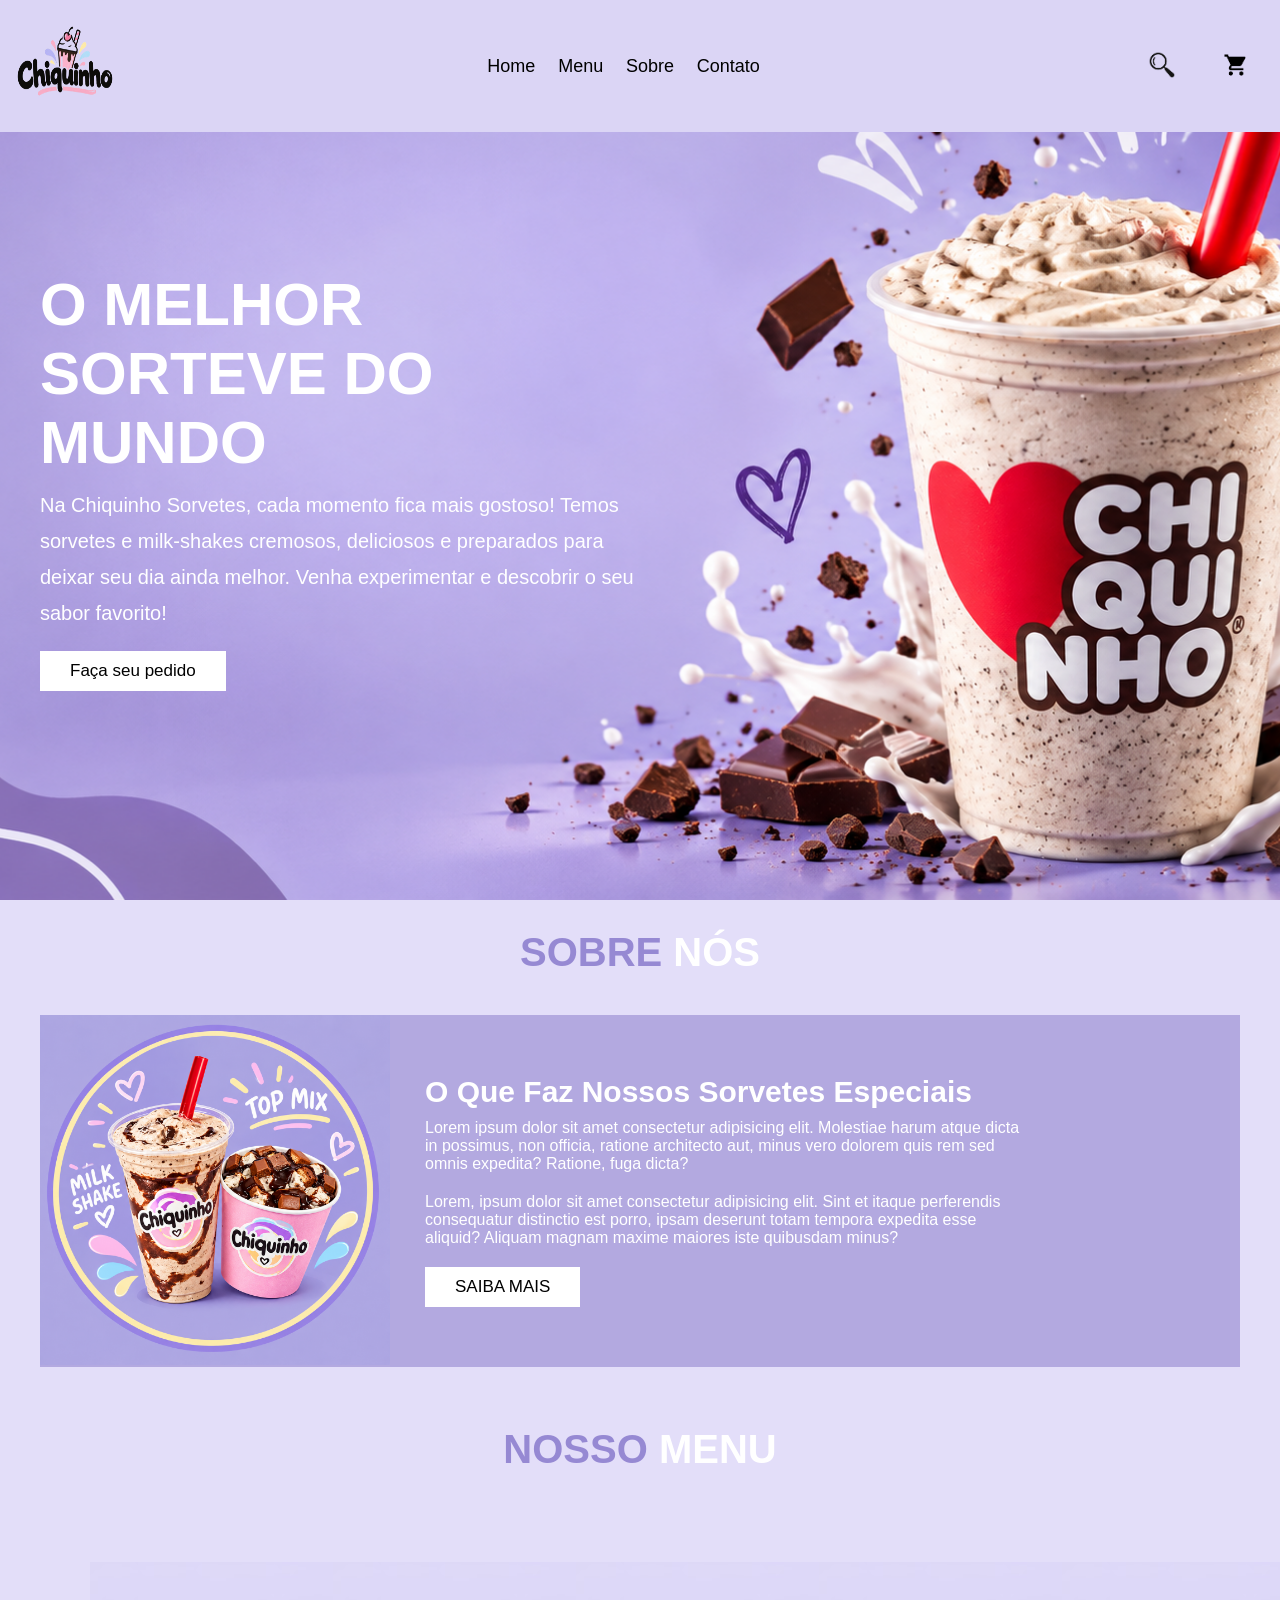
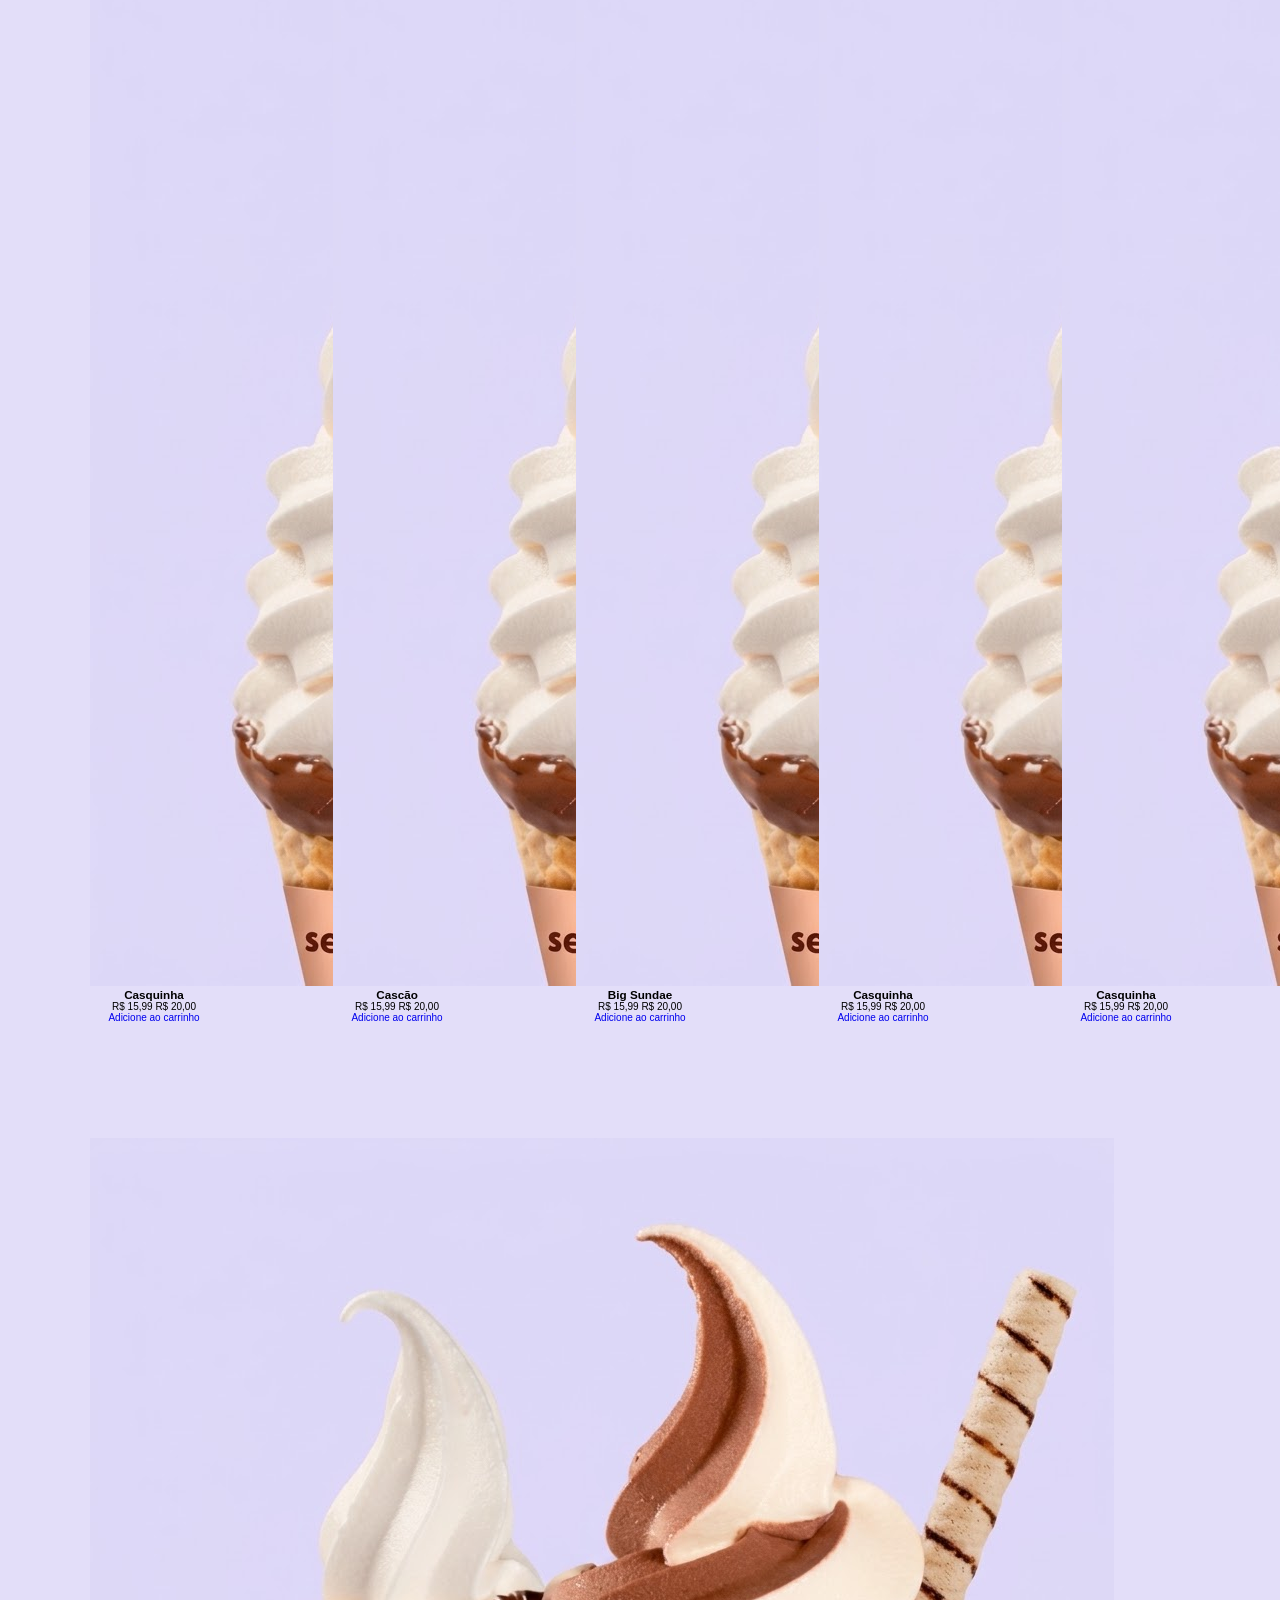
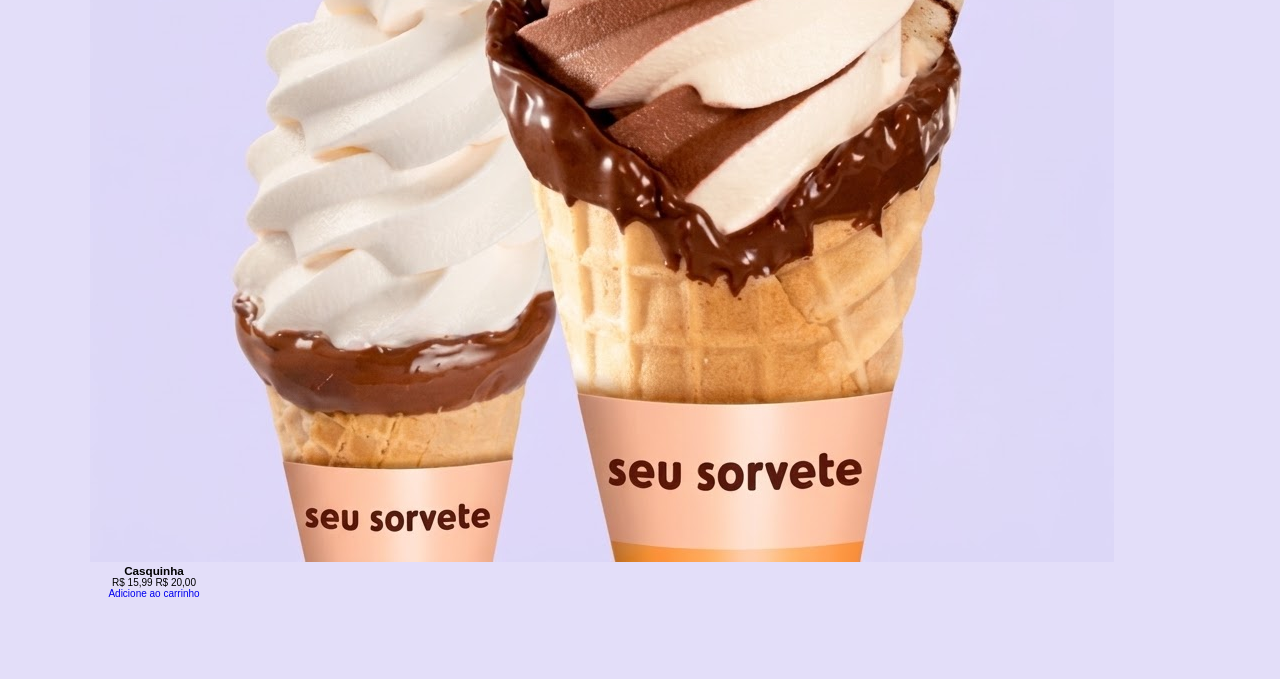
==== chiquinho/index.html @ 931ef24a "Add files via upload" ====
<!DOCTYPE html>
<html lang="pt-BR">

<head>
    <meta charset="UTF-8">
    <meta name="viewport" content="width=device-width, initial-scale=1.0">
    <link rel="preconnect" href="https://fonts.googleapis.com">
    <link rel="preconnect" href="https://fonts.gstatic.com" crossorigin>
     <link href="https://fonts.googleapis.com/css2?family=Bebas+Neue&family=Roboto:ital,wght@0,100..900;1,100..900&display=swap">
    <title>Chiquinho Sorvetes</title>
    <link rel="stylesheet" href="style.css">
</head>

<body>
    <header class="header">
        <section>
            <a href="#" class="logo">
                <img width="110" height="110" src="logo.png" alt="logo">
            </a>
            <nav class="navbar">
                <a href="#home">Home</a>
                <a href="#menu">Menu</a>
                <a href="#about">Sobre</a>
                <a href="#contact">Contato</a>
            </nav>
            <div class="icons">
                <img width="50" height="50" src="lupa.png" alt="lupa.png">
                <img width="50" height="50" src="carrinho.png" alt="carrinho.png">
            </div>
        </section>
    </header>

    <div class="home-container">
        <section id="#home">
            <div class="content">
                <h3>O MELHOR SORTEVE DO MUNDO</h3>
                <P>Na Chiquinho Sorvetes, cada momento fica mais gostoso! Temos sorvetes e milk-shakes cremosos, deliciosos 
                e preparados para deixar seu dia ainda melhor. Venha experimentar e descobrir o seu sabor favorito!</P>
                <a href="#" class="btn">Faça seu pedido </a>
            </div>
        </section>

    </div>

    <section class="about" id="about">
        <h2 class="title">SOBRE <span>NÓS</span></h2>
        <div class="row">
            <div class="container-image">
                <img width="350" height="350" src="sobre2.png" alt="sobre-nos">
            </div>
            <div class="content">
                <h3>O Que Faz Nossos Sorvetes Especiais</h3>
                <p>Lorem ipsum dolor sit amet consectetur adipisicing elit. Molestiae harum atque dicta in possimus, non officia, ratione architecto aut, minus vero dolorem quis rem sed omnis expedita? Ratione, fuga dicta?</p>
                <p>Lorem, ipsum dolor sit amet consectetur adipisicing elit. Sint et itaque perferendis consequatur distinctio est porro, ipsam deserunt totam tempora expedita esse aliquid? Aliquam magnam maxime maiores iste quibusdam minus?</p>
                <a href="#" class="btn">SAIBA MAIS</a>
            </div>

     </div>
    </section>

    <section class="menu" id="menu">
        <h2 class="title">Nosso <span>Menu</span></h2>

        <div class="box-container">
            <div class="box">
                <img src="CAS.jpg" alt="item-1">
                <h3>Casquinha</h3>
                <div class="price">R$ 15,99 <span>R$ 20,00</span></div>
                <a href="#" class="bnt">Adicione ao carrinho</a>
            </div>   
             <div class="box">
                <img src="CAS.jpg" alt="item-1">
                <h3>Cascão</h3>
                <div class="price">R$ 15,99 <span>R$ 20,00</span></div>
                <a href="#" class="bnt">Adicione ao carrinho</a>
            </div>   
             <div class="box">
                <img src="CAS.jpg" alt="item-1">
                <h3>Big Sundae</h3>
                <div class="price">R$ 15,99 <span>R$ 20,00</span></div>
                <a href="#" class="bnt">Adicione ao carrinho</a>
            </div>   
             <div class="box">
                <img src="CAS.jpg" alt="item-1">
                <h3>Casquinha</h3>
                <div class="price">R$ 15,99 <span>R$ 20,00</span></div>
                <a href="#" class="bnt">Adicione ao carrinho</a>
            </div>   
             <div class="box">
                <img src="CAS.jpg" alt="item-1">
                <h3>Casquinha</h3>
                <div class="price">R$ 15,99 <span>R$ 20,00</span></div>
                <a href="#" class="bnt">Adicione ao carrinho</a>
            </div>   
             <div class="box">
                <img src="CAS.jpg" alt="item-1">
                <h3>Casquinha</h3>
                <div class="price">R$ 15,99 <span>R$ 20,00</span></div>
                <a href="#" class="bnt">Adicione ao carrinho</a>
            </div>   
        </div>
    </section>
</body>
</html>
---- chiquinho/style.css ----
:root {
    --main-color: #ffffff;
    --black: #13131a;
    --bg: #e3def9;
    --border: 0.1rem solid rgba (255,255,255,0.3);
     font-size: 10px;
}

*{
    margin: 0;
    padding: 0;
    outline: none;
    border: none;
    text-decoration: none;
    text-transform: none;
    transition: 0.2s linear;
    font-family: "Roboto", sans-serif;

}
 
body {
    background-color: var(--bg);
}

section {
    padding: 3rem 2rem;
    margin: 0 auto;
    max-width: 1200px;
}

header {
    position: fixed;
    top: 0;
    left: 0;
    right: 0;
    z-index: 99;
    border-bottom: #b3a9e0;
    background-color: var(--bg);
}

*{
header section {
    background-color: #dbd5f5;
    background-position: center;
    display: flex;
    align-items: center;
    justify-content: space-between;
    padding-top: 1.5rem;
    padding-bottom: 1.5rem;
}

header section {
    padding: 10px;
    margin: 0 0rem;
    max-width: 5200px;
    border-top: -1000000000px;
}
}

nav a {
    margin: 0 1rem;
    font-size: 1.8rem;
    color: black;
}

nav a:hover {
    color: var(--main-color);
    border-bottom: 1rem solid var(--main-color);
    padding: 0.5rem;
    font-size: 2rem;
}

.icons img {
    margin: 1rem;
    cursor: pointer;
}

.icons img:hover {
    width: 40px;
    height: 40px;
}

.btn {
    background: white;
    color: #000000;
    padding: 1rem 3rem;
    font-size: 1.7rem;
    cursor: pointer;
    margin-top: 1rem;
    display: inline-block;
}

.btn:hover {
    letter-spacing: 0.1rem;
}

.home-container {
    background: url(ChatGPT\ Image\ 30\ de\ set.\ de\ 2026\,\ 09_26_35.png);
    height: 100vh;
    background-position: center;
    background-size: cover;
}

.home-container section {
    display: flex;
    align-items: center;
    min-height: 100vh;
}
.content {
    max-width: 60rem;
}


.content h3 {
    color: #ffffff;
    font-size: 6rem;
}

.content p {
    color: #ffffff;
    font-size: 2rem;
    font-weight: 100;
    line-height: 1.8;
    padding: 1rem 0;
}

.title {
    font-size: 4rem;
    color: #9689d3;
    text-align: center;
    text-transform: uppercase;
    margin-bottom: 4rem;
}
.title span {
    color: #ffffff;
    text-transform: uppercase;
}

.about .row {
    display: flex;
    align-items: center;
    background-color: #B3A9E0;
    gap: 1.5rem;
}

.about .row .content {
    padding: 2rem;
}

.about .row .content h3 {
    font-size: 3rem;
    color: #ffffff;
}

.about .row .content p {
    font-size: 1.6rem;
    color: #ffffff;
    padding: 1rem 0;
    line-height: 1.8rem;
}

.menu .box-container {
    display: grid;
    grid-template-columns: repeat(auto-fit, minmax(22rem, 1fr));
    gap: 1.5rem;
    width: 100%;
}

.menu .box-container .box {
    text-align: center;
    border: var(--border);
    padding: 5rem;
}
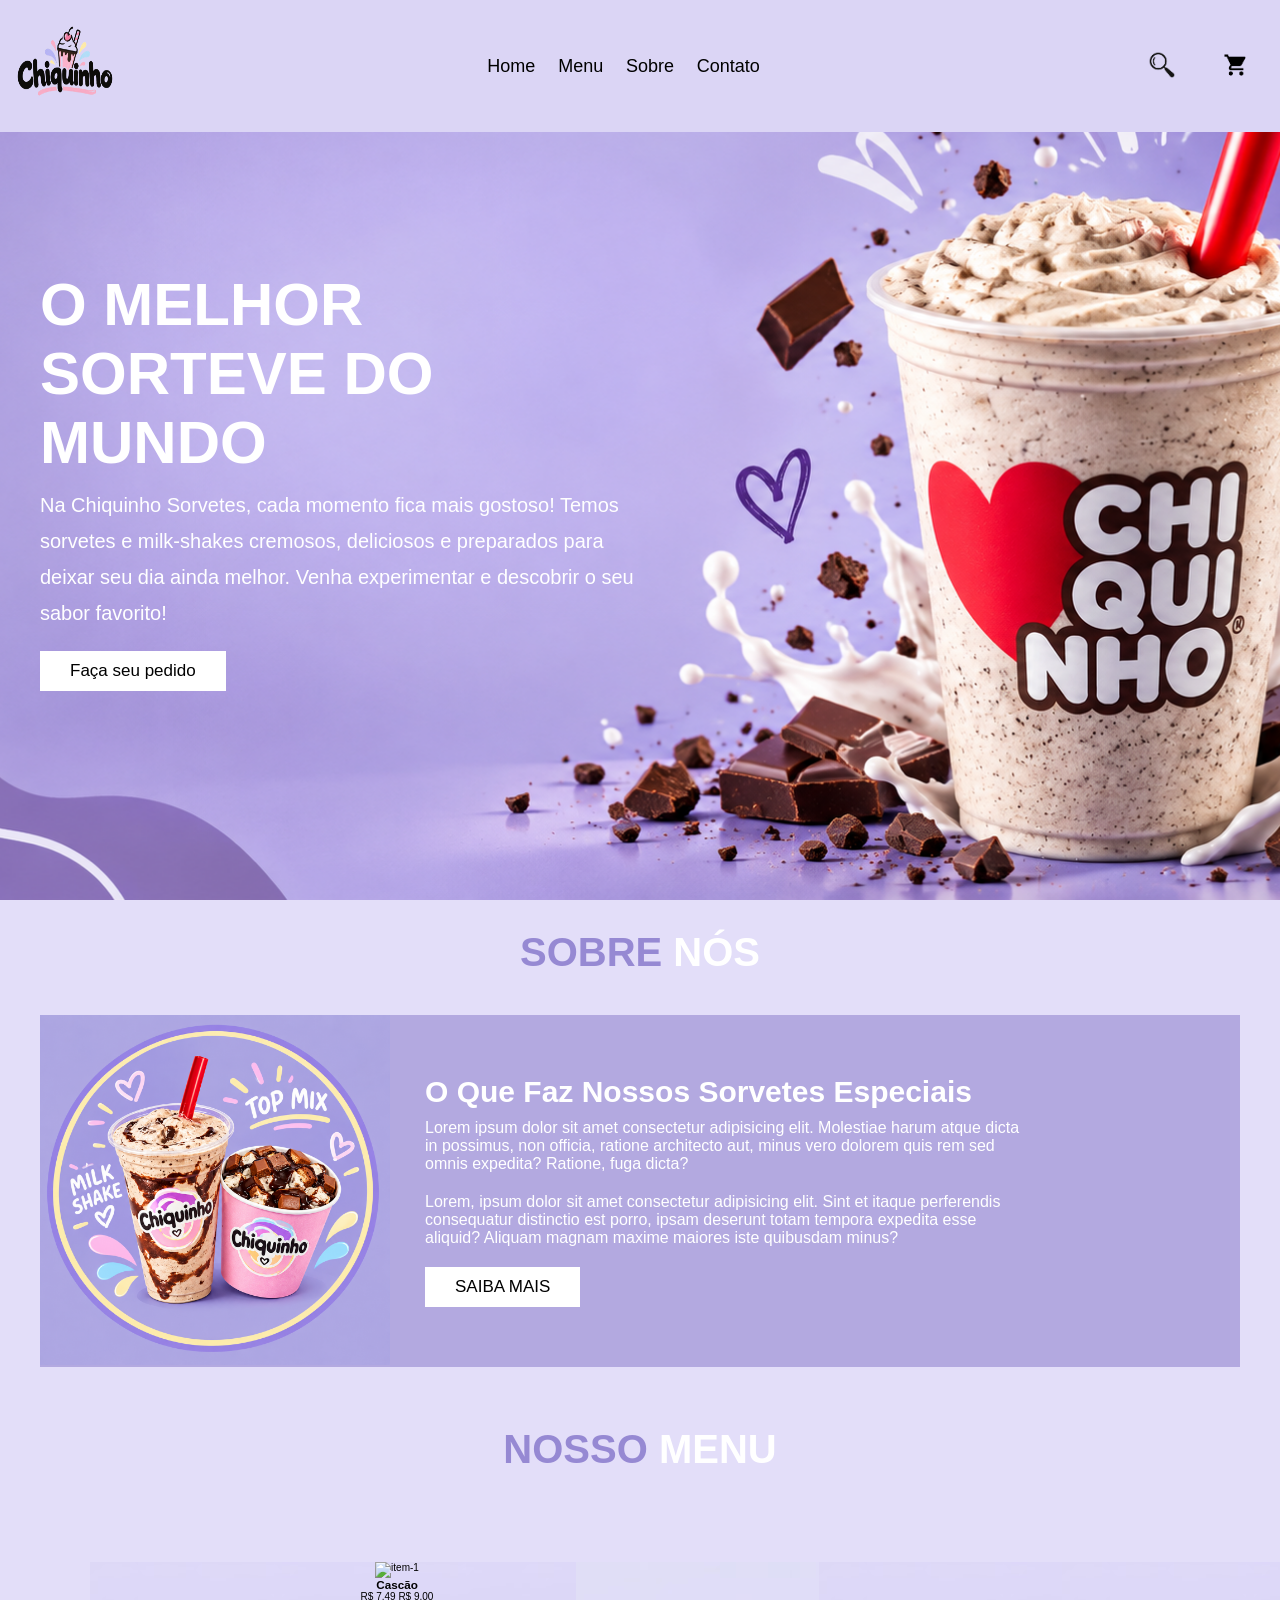
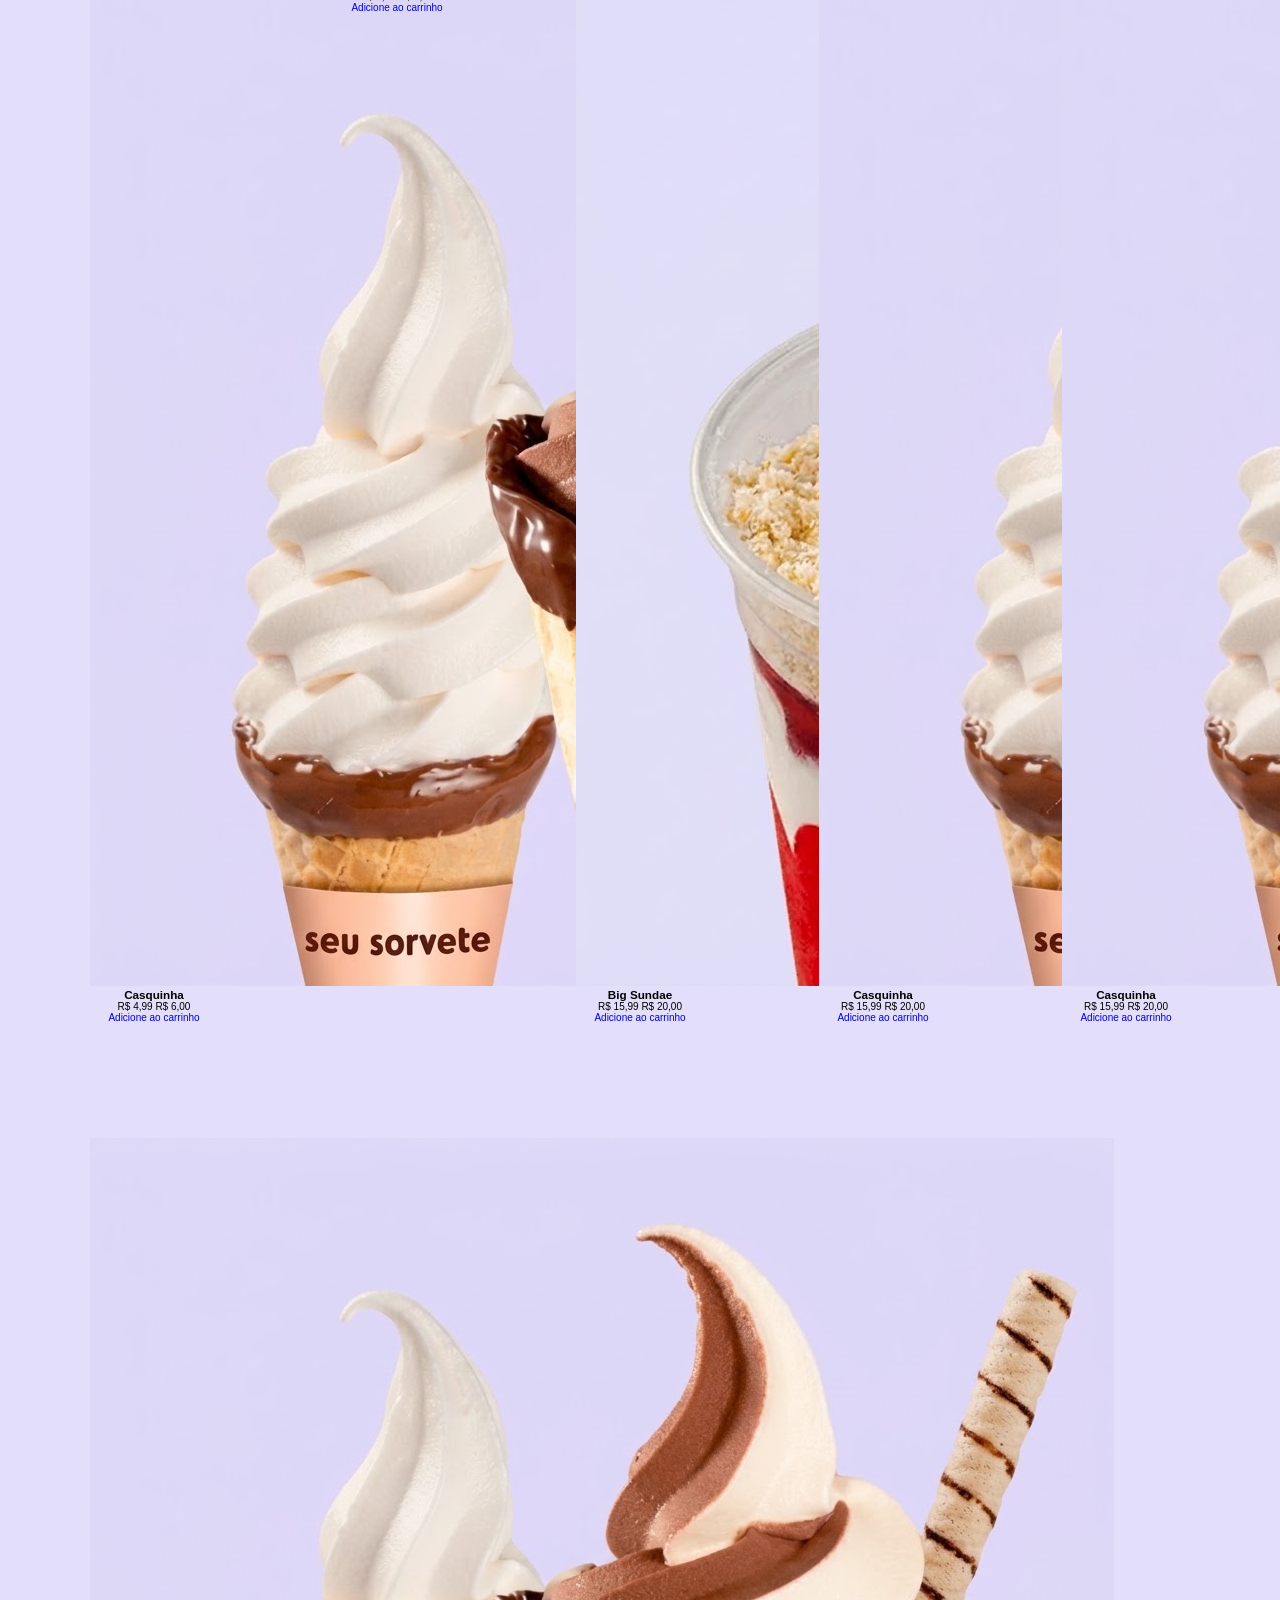
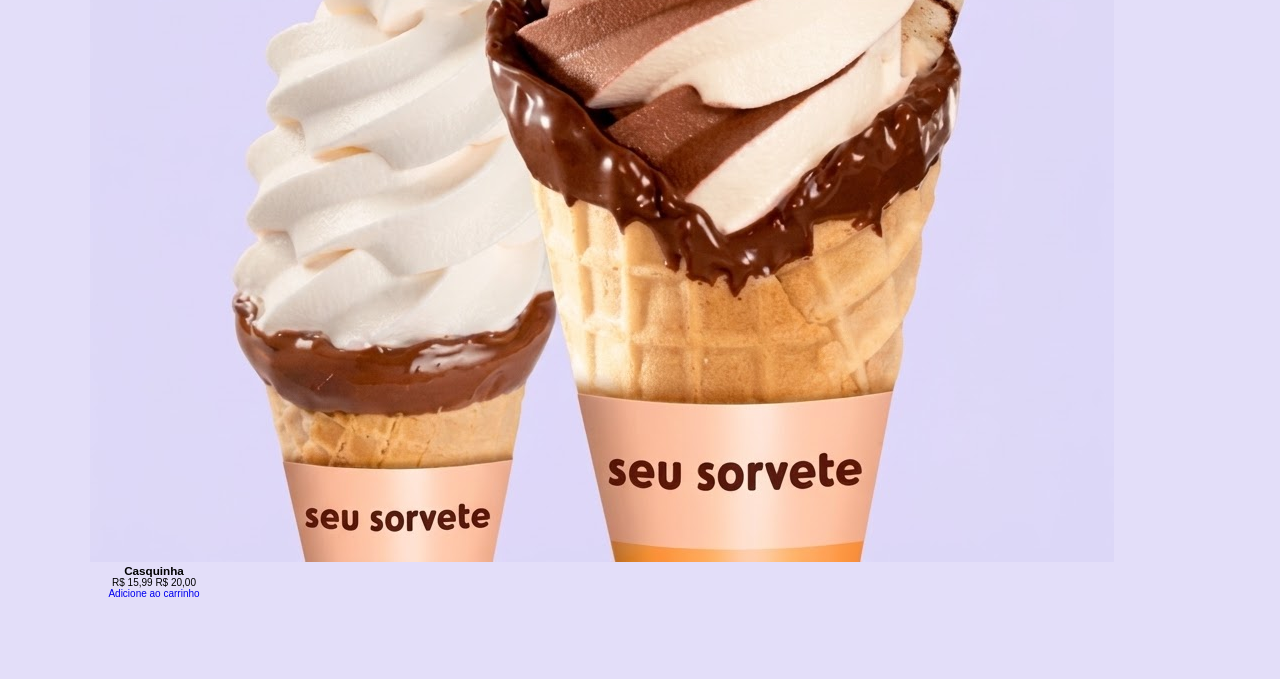
==== commit e9454ea9: "Atualiza index do site" ====
--- a/chiquinho/index.html
+++ b/chiquinho/index.html
@@ -65,17 +65,17 @@
             <div class="box">
                 <img src="CAS.jpg" alt="item-1">
                 <h3>Casquinha</h3>
-                <div class="price">R$ 15,99 <span>R$ 20,00</span></div>
+                <div class="price">R$ 4,99 <span>R$ 6,00</span></div>
                 <a href="#" class="bnt">Adicione ao carrinho</a>
             </div>   
              <div class="box">
-                <img src="CAS.jpg" alt="item-1">
+                <img src="" alt="item-1">
                 <h3>Cascão</h3>
-                <div class="price">R$ 15,99 <span>R$ 20,00</span></div>
+                <div class="price">R$ 7,49 <span>R$ 9,00</span></div>
                 <a href="#" class="bnt">Adicione ao carrinho</a>
             </div>   
              <div class="box">
-                <img src="CAS.jpg" alt="item-1">
+                <img src="BIGSUNDAE.jpg" alt="item-1">
                 <h3>Big Sundae</h3>
                 <div class="price">R$ 15,99 <span>R$ 20,00</span></div>
                 <a href="#" class="bnt">Adicione ao carrinho</a>
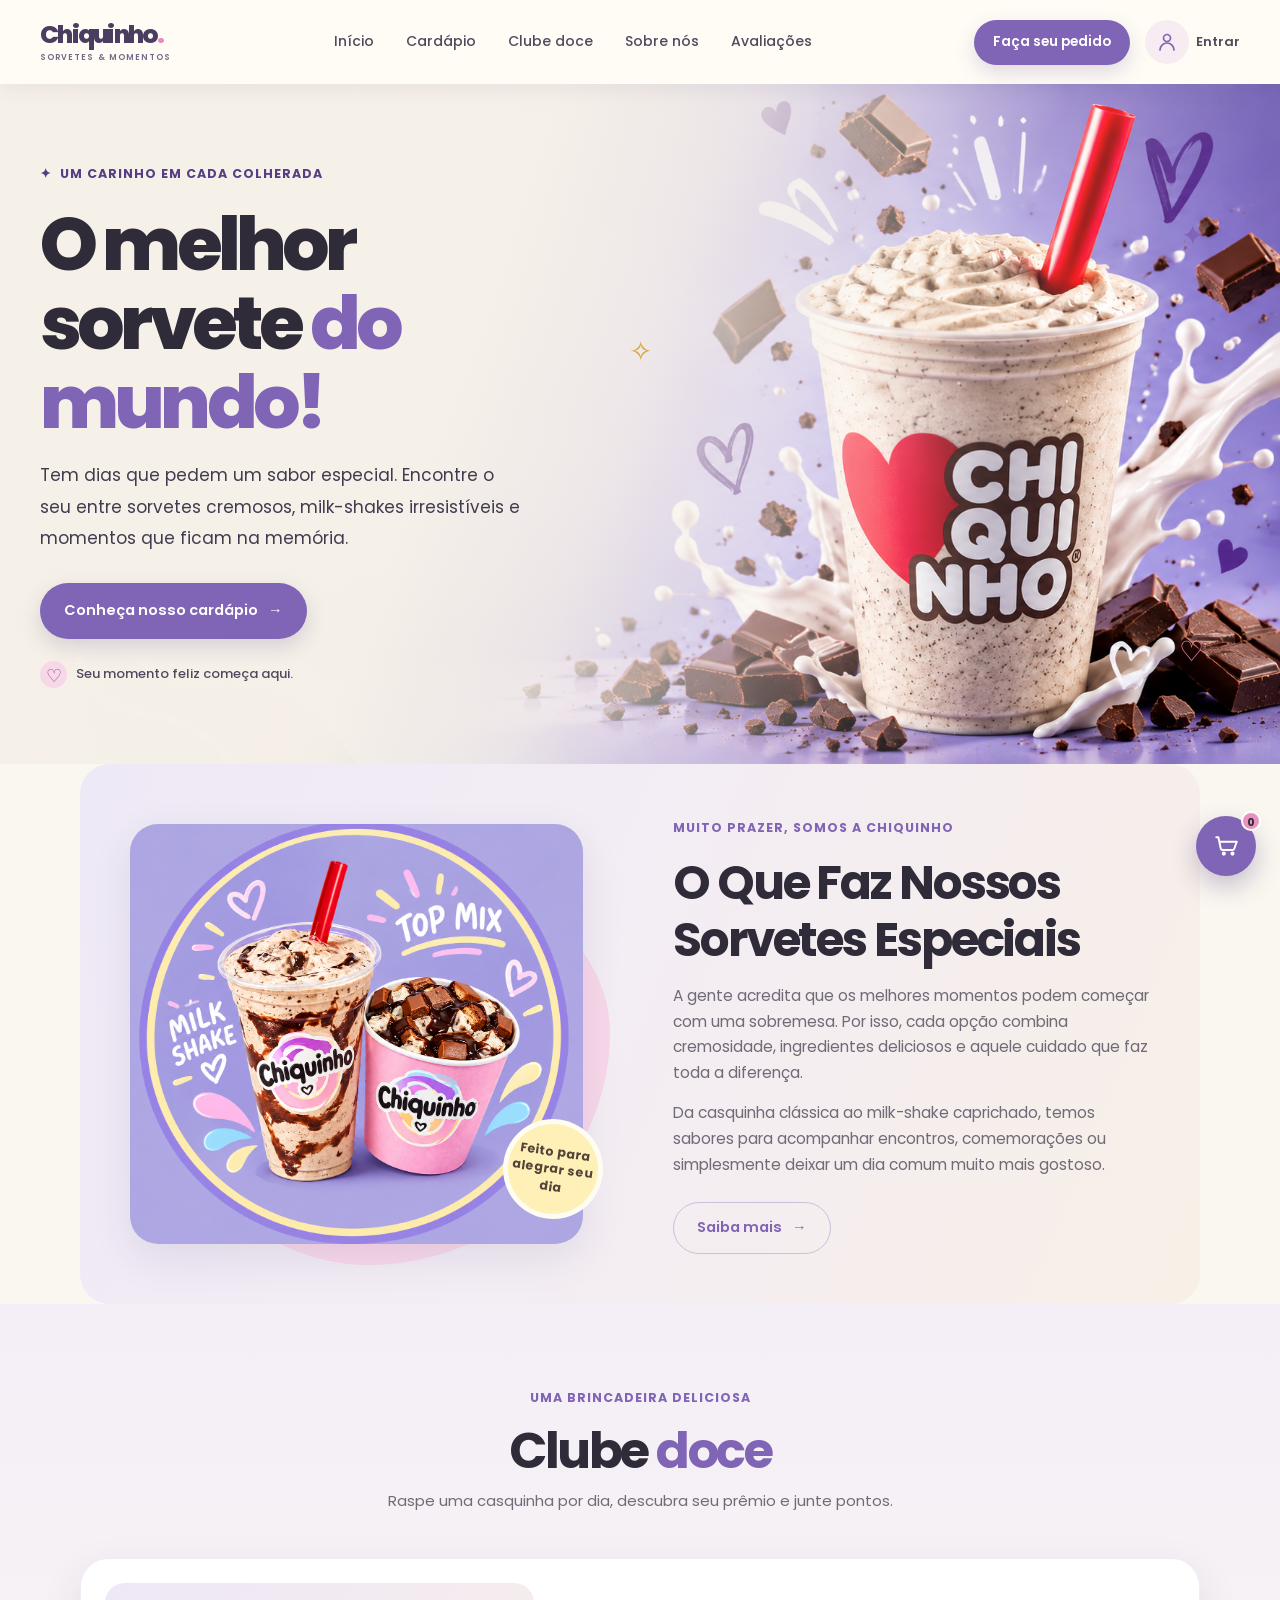
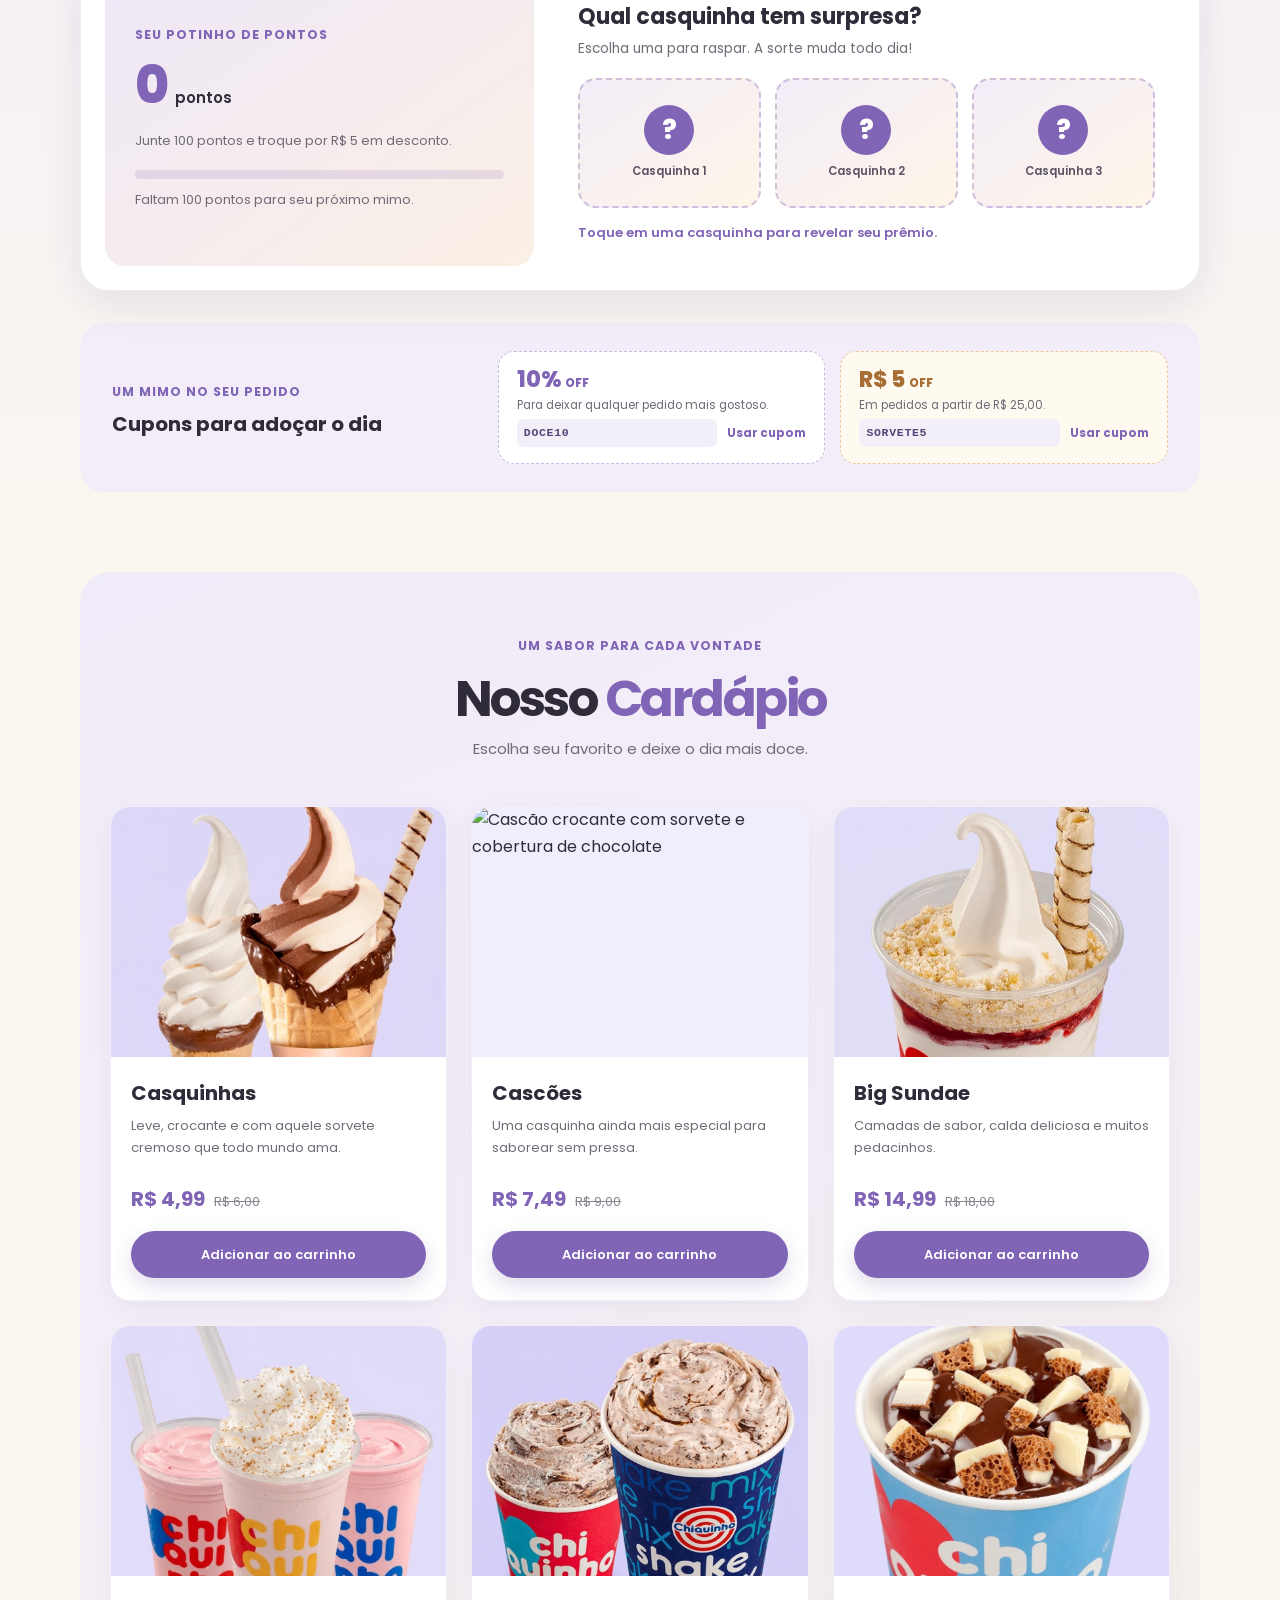
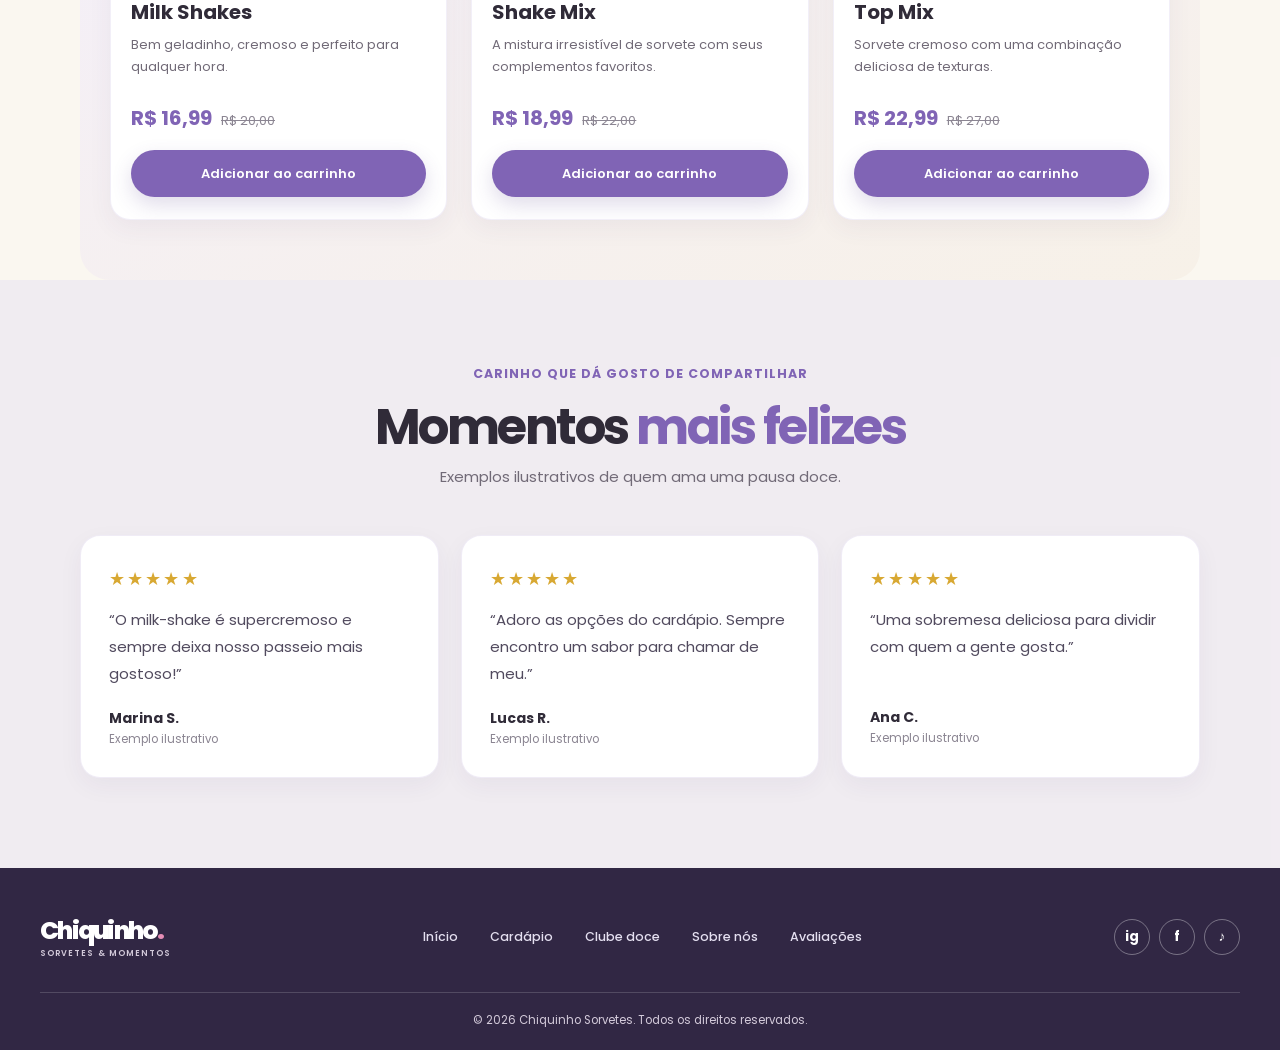
==== commit 95ce8c0a: "Update Chiquinho storefront Co-authored-by: Copilot <223556219+Copilot@users.noreply.github.com>" ====
--- a/chiquinho/index.html
+++ b/chiquinho/index.html
@@ -1,104 +1,327 @@
 <!DOCTYPE html>
 <html lang="pt-BR">
-
 <head>
     <meta charset="UTF-8">
     <meta name="viewport" content="width=device-width, initial-scale=1.0">
+    <meta name="theme-color" content="#faf7f0">
+    <meta name="description" content="Descubra seu próximo sabor favorito na Chiquinho Sorvetes. Casquinhas, milk-shakes e sobremesas para deixar o dia mais gostoso.">
+    <title>Chiquinho Sorvetes | Um dia mais gostoso</title>
     <link rel="preconnect" href="https://fonts.googleapis.com">
     <link rel="preconnect" href="https://fonts.gstatic.com" crossorigin>
-     <link href="https://fonts.googleapis.com/css2?family=Bebas+Neue&family=Roboto:ital,wght@0,100..900;1,100..900&display=swap">
-    <title>Chiquinho Sorvetes</title>
+    <link href="https://fonts.googleapis.com/css2?family=Poppins:wght@400;500;600;700;800&display=swap" rel="stylesheet">
     <link rel="stylesheet" href="style.css">
+    <script src="app.js" defer></script>
 </head>
-
 <body>
-    <header class="header">
-        <section>
-            <a href="#" class="logo">
-                <img width="110" height="110" src="logo.png" alt="logo">
+    <header class="site-header">
+        <div class="header-inner">
+            <a class="brand" href="#home" aria-label="Chiquinho Sorvetes — início">
+                <span class="brand-name">Chiquinho<span>.</span></span>
+                <span class="brand-caption">SORVETES & MOMENTOS</span>
             </a>
-            <nav class="navbar">
-                <a href="#home">Home</a>
-                <a href="#menu">Menu</a>
-                <a href="#about">Sobre</a>
-                <a href="#contact">Contato</a>
+
+            <button class="menu-toggle" type="button" aria-label="Abrir menu" aria-expanded="false" aria-controls="primary-navigation">
+                <span></span>
+                <span></span>
+                <span></span>
+            </button>
+
+            <nav class="primary-navigation" id="primary-navigation" aria-label="Navegação principal">
+                <a href="#home">Início</a>
+                <a href="#menu">Cardápio</a>
+                <a href="#clube">Clube doce</a>
+                <a href="#about">Sobre nós</a>
+                <a href="#reviews">Avaliações</a>
             </nav>
-            <div class="icons">
-                <img width="50" height="50" src="lupa.png" alt="lupa.png">
-                <img width="50" height="50" src="carrinho.png" alt="carrinho.png">
-            </div>
-        </section>
+
+            <div class="header-actions">
+                <a class="button button-small header-order" href="#menu">Faça seu pedido</a>
+                <button class="profile-trigger" type="button" aria-label="Entrar ou abrir meu perfil" aria-expanded="false" aria-controls="profile-panel">
+                    <svg viewBox="0 0 24 24" aria-hidden="true"><circle cx="12" cy="8" r="3.5"></circle><path d="M5 20a7 7 0 0 1 14 0"></path></svg>
+                    <span class="profile-label">Entrar</span>
+                </button>
+            </div>
+        </div>
     </header>
 
-    <div class="home-container">
-        <section id="#home">
-            <div class="content">
-                <h3>O MELHOR SORTEVE DO MUNDO</h3>
-                <P>Na Chiquinho Sorvetes, cada momento fica mais gostoso! Temos sorvetes e milk-shakes cremosos, deliciosos 
-                e preparados para deixar seu dia ainda melhor. Venha experimentar e descobrir o seu sabor favorito!</P>
-                <a href="#" class="btn">Faça seu pedido </a>
-            </div>
-        </section>
-
-    </div>
-
-    <section class="about" id="about">
-        <h2 class="title">SOBRE <span>NÓS</span></h2>
-        <div class="row">
-            <div class="container-image">
-                <img width="350" height="350" src="sobre2.png" alt="sobre-nos">
-            </div>
-            <div class="content">
-                <h3>O Que Faz Nossos Sorvetes Especiais</h3>
-                <p>Lorem ipsum dolor sit amet consectetur adipisicing elit. Molestiae harum atque dicta in possimus, non officia, ratione architecto aut, minus vero dolorem quis rem sed omnis expedita? Ratione, fuga dicta?</p>
-                <p>Lorem, ipsum dolor sit amet consectetur adipisicing elit. Sint et itaque perferendis consequatur distinctio est porro, ipsam deserunt totam tempora expedita esse aliquid? Aliquam magnam maxime maiores iste quibusdam minus?</p>
-                <a href="#" class="btn">SAIBA MAIS</a>
-            </div>
-
-     </div>
+    <main>
+        <section class="hero" id="home" aria-labelledby="hero-title">
+            <div class="hero-inner">
+                <div class="hero-copy" data-reveal>
+                    <span class="eyebrow"><span aria-hidden="true">✦</span> Um carinho em cada colherada</span>
+                    <h1 id="hero-title">O melhor sorvete <span>do mundo!</span></h1>
+                    <p>Tem dias que pedem um sabor especial. Encontre o seu entre sorvetes cremosos, milk-shakes irresistíveis e momentos que ficam na memória.</p>
+                    <a class="button" href="#menu">Conheça nosso cardápio <span aria-hidden="true">→</span></a>
+                    <div class="hero-note"><span class="hero-note-icon" aria-hidden="true">♡</span> Seu momento feliz começa aqui.</div>
+                </div>
+                <span class="hero-sparkle sparkle-one" aria-hidden="true">✦</span>
+                <span class="hero-sparkle sparkle-two" aria-hidden="true">♡</span>
+                <span class="hero-sparkle sparkle-three" aria-hidden="true">✧</span>
+            </div>
+        </section>
+
+        <section class="about section-shell" id="about" aria-labelledby="about-title">
+            <div class="about-image" data-reveal>
+                <img src="sobre2.png" alt="Milk-shake e sobremesa Chiquinho Sorvetes em uma ilustração colorida" loading="lazy">
+                <span class="about-sticker" aria-hidden="true">Feito para<br>alegrar seu dia</span>
+            </div>
+            <div class="about-copy" data-reveal>
+                <span class="eyebrow">Muito prazer, somos a Chiquinho</span>
+                <h2 id="about-title">O Que Faz Nossos Sorvetes Especiais</h2>
+                <p>A gente acredita que os melhores momentos podem começar com uma sobremesa. Por isso, cada opção combina cremosidade, ingredientes deliciosos e aquele cuidado que faz toda a diferença.</p>
+                <p>Da casquinha clássica ao milk-shake caprichado, temos sabores para acompanhar encontros, comemorações ou simplesmente deixar um dia comum muito mais gostoso.</p>
+                <a class="button button-outline" href="#menu">Saiba mais <span aria-hidden="true">→</span></a>
+            </div>
+        </section>
+
+        <section class="club-section" id="clube" aria-labelledby="club-title">
+            <div class="section-shell club-shell">
+                <div class="section-heading" data-reveal>
+                    <span class="eyebrow">Uma brincadeira deliciosa</span>
+                    <h2 id="club-title">Clube <span>doce</span></h2>
+                    <p>Raspe uma casquinha por dia, descubra seu prêmio e junte pontos.</p>
+                </div>
+
+                <div class="club-card" data-reveal>
+                    <div class="club-info">
+                        <span class="club-kicker">Seu potinho de pontos</span>
+                        <div class="points-total"><span id="reward-points">0</span><span>pontos</span></div>
+                        <p class="points-copy" id="points-copy">Junte 100 pontos e troque por R$ 5 em desconto.</p>
+                        <div class="points-track" role="progressbar" aria-label="Progresso até o próximo cupom" aria-valuemin="0" aria-valuemax="100" aria-valuenow="0">
+                            <span class="points-progress"></span>
+                        </div>
+                        <p class="points-next" id="points-next">Faltam 100 pontos para seu próximo mimo.</p>
+                        <button class="button button-small redeem-points" id="redeem-points" type="button" hidden>Trocar 100 pontos por R$ 5</button>
+                        <button class="use-points-coupon" id="use-points-coupon" type="button" hidden>Usar cupom PONTOS5</button>
+                        <p class="points-coupon-status" role="status" aria-live="polite"></p>
+                    </div>
+                    <div class="scratch-area">
+                        <h3>Qual casquinha tem surpresa?</h3>
+                        <p>Escolha uma para raspar. A sorte muda todo dia!</p>
+                        <div class="scratch-grid">
+                            <button class="scratch-card" type="button" data-scratch="0" aria-label="Raspar casquinha surpresa um">
+                                <span class="scratch-prize" aria-hidden="true">?</span>
+                                <span class="scratch-label">Casquinha 1</span>
+                            </button>
+                            <button class="scratch-card" type="button" data-scratch="1" aria-label="Raspar casquinha surpresa dois">
+                                <span class="scratch-prize" aria-hidden="true">?</span>
+                                <span class="scratch-label">Casquinha 2</span>
+                            </button>
+                            <button class="scratch-card" type="button" data-scratch="2" aria-label="Raspar casquinha surpresa três">
+                                <span class="scratch-prize" aria-hidden="true">?</span>
+                                <span class="scratch-label">Casquinha 3</span>
+                            </button>
+                        </div>
+                        <p class="scratch-feedback" role="status" aria-live="polite">Toque em uma casquinha para revelar seu prêmio.</p>
+                        <button class="use-prize-coupon" type="button" hidden>Usar meu cupom</button>
+                    </div>
+                </div>
+
+                <div class="coupon-area">
+                    <div class="coupon-heading">
+                        <span class="eyebrow">Um mimo no seu pedido</span>
+                        <h3>Cupons para adoçar o dia</h3>
+                    </div>
+                    <div class="coupon-grid">
+                        <article class="coupon-card">
+                            <div class="coupon-value">10% <span>OFF</span></div>
+                            <p>Para deixar qualquer pedido mais gostoso.</p>
+                            <code>DOCE10</code>
+                            <button class="coupon-use" type="button" data-coupon="DOCE10">Usar cupom</button>
+                        </article>
+                        <article class="coupon-card coupon-card-accent">
+                            <div class="coupon-value">R$ 5 <span>OFF</span></div>
+                            <p>Em pedidos a partir de R$ 25,00.</p>
+                            <code>SORVETE5</code>
+                            <button class="coupon-use" type="button" data-coupon="SORVETE5">Usar cupom</button>
+                        </article>
+                    </div>
+                </div>
+            </div>
+        </section>
+
+        <section class="menu-section section-shell" id="menu" aria-labelledby="menu-title">
+            <div class="section-heading" data-reveal>
+                <span class="eyebrow">Um sabor para cada vontade</span>
+                <h2 id="menu-title">Nosso <span>Cardápio</span></h2>
+                <p>Escolha seu favorito e deixe o dia mais doce.</p>
+            </div>
+
+            <div class="product-grid">
+                <article class="product-card" data-reveal>
+                    <div class="product-image"><img src="CAS.jpg" alt="Casquinha de sorvete com cobertura de chocolate" loading="lazy"></div>
+                    <div class="product-info">
+                        <h3>Casquinhas</h3>
+                        <p>Leve, crocante e com aquele sorvete cremoso que todo mundo ama.</p>
+                        <div class="product-bottom"><div class="price"><strong>R$ 4,99</strong><del>R$ 6,00</del></div><button class="button add-to-cart" type="button" data-id="casquinhas" data-name="Casquinhas" data-price="4.99" data-image="CAS.jpg">Adicionar ao carrinho</button></div>
+                    </div>
+                </article>
+                <article class="product-card" data-reveal>
+                    <div class="product-image"><img src="casss.png" alt="Cascão crocante com sorvete e cobertura de chocolate" loading="lazy"></div>
+                    <div class="product-info">
+                        <h3>Cascões</h3>
+                        <p>Uma casquinha ainda mais especial para saborear sem pressa.</p>
+                        <div class="product-bottom"><div class="price"><strong>R$ 7,49</strong><del>R$ 9,00</del></div><button class="button add-to-cart" type="button" data-id="cascao" data-name="Cascões" data-price="7.49" data-image="casss.png">Adicionar ao carrinho</button></div>
+                    </div>
+                </article>
+                <article class="product-card" data-reveal>
+                    <div class="product-image"><img src="BIGSUNDAE.jpg" alt="Big Sundae com sorvete, calda de chocolate e pedaços crocantes" loading="lazy"></div>
+                    <div class="product-info">
+                        <h3>Big Sundae</h3>
+                        <p>Camadas de sabor, calda deliciosa e muitos pedacinhos.</p>
+                        <div class="product-bottom"><div class="price"><strong>R$ 14,99</strong><del>R$ 18,00</del></div><button class="button add-to-cart" type="button" data-id="big-sundae" data-name="Big Sundae" data-price="14.99" data-image="BIGSUNDAE.jpg">Adicionar ao carrinho</button></div>
+                    </div>
+                </article>
+                <article class="product-card" data-reveal>
+                    <div class="product-image"><img src="MILK.jpg" alt="Milk-shakes cremosos em diferentes sabores" loading="lazy"></div>
+                    <div class="product-info">
+                        <h3>Milk Shakes</h3>
+                        <p>Bem geladinho, cremoso e perfeito para qualquer hora.</p>
+                        <div class="product-bottom"><div class="price"><strong>R$ 16,99</strong><del>R$ 20,00</del></div><button class="button add-to-cart" type="button" data-id="milk-shake" data-name="Milk Shakes" data-price="16.99" data-image="MILK.jpg">Adicionar ao carrinho</button></div>
+                    </div>
+                </article>
+                <article class="product-card" data-reveal>
+                    <div class="product-image"><img src="SHAMIX.jpg" alt="Shake Mix com sorvete cremoso e pedaços de chocolate" loading="lazy"></div>
+                    <div class="product-info">
+                        <h3>Shake Mix</h3>
+                        <p>A mistura irresistível de sorvete com seus complementos favoritos.</p>
+                        <div class="product-bottom"><div class="price"><strong>R$ 18,99</strong><del>R$ 22,00</del></div><button class="button add-to-cart" type="button" data-id="shake-mix" data-name="Shake Mix" data-price="18.99" data-image="SHAMIX.jpg">Adicionar ao carrinho</button></div>
+                    </div>
+                </article>
+                <article class="product-card" data-reveal>
+                    <div class="product-image"><img src="TOPMIX.jpg" alt="Top Mix com sorvete e cobertura generosa de chocolate" loading="lazy"></div>
+                    <div class="product-info">
+                        <h3>Top Mix</h3>
+                        <p>Sorvete cremoso com uma combinação deliciosa de texturas.</p>
+                        <div class="product-bottom"><div class="price"><strong>R$ 22,99</strong><del>R$ 27,00</del></div><button class="button add-to-cart" type="button" data-id="top-mix" data-name="Top Mix" data-price="22.99" data-image="TOPMIX.jpg">Adicionar ao carrinho</button></div>
+                    </div>
+                </article>
+            </div>
+        </section>
+
+        <section class="reviews-section" id="reviews" aria-labelledby="reviews-title">
+            <div class="section-shell">
+                <div class="section-heading" data-reveal>
+                    <span class="eyebrow">Carinho que dá gosto de compartilhar</span>
+                    <h2 id="reviews-title">Momentos <span>mais felizes</span></h2>
+                    <p>Exemplos ilustrativos de quem ama uma pausa doce.</p>
+                </div>
+                <div class="review-grid">
+                    <article class="review-card" data-reveal>
+                        <div class="review-stars" aria-label="5 de 5 estrelas">★★★★★</div>
+                        <blockquote>“O milk-shake é supercremoso e sempre deixa nosso passeio mais gostoso!”</blockquote>
+                        <p class="review-author">Marina S. <span>Exemplo ilustrativo</span></p>
+                    </article>
+                    <article class="review-card" data-reveal>
+                        <div class="review-stars" aria-label="5 de 5 estrelas">★★★★★</div>
+                        <blockquote>“Adoro as opções do cardápio. Sempre encontro um sabor para chamar de meu.”</blockquote>
+                        <p class="review-author">Lucas R. <span>Exemplo ilustrativo</span></p>
+                    </article>
+                    <article class="review-card" data-reveal>
+                        <div class="review-stars" aria-label="5 de 5 estrelas">★★★★★</div>
+                        <blockquote>“Uma sobremesa deliciosa para dividir com quem a gente gosta.”</blockquote>
+                        <p class="review-author">Ana C. <span>Exemplo ilustrativo</span></p>
+                    </article>
+                </div>
+            </div>
+        </section>
+    </main>
+
+    <footer class="site-footer">
+        <div class="footer-inner">
+            <a class="brand footer-brand" href="#home" aria-label="Chiquinho Sorvetes — voltar ao início">
+                <span class="brand-name">Chiquinho<span>.</span></span>
+                <span class="brand-caption">SORVETES & MOMENTOS</span>
+            </a>
+            <nav class="footer-navigation" aria-label="Navegação do rodapé">
+                <a href="#home">Início</a>
+                <a href="#menu">Cardápio</a>
+                <a href="#clube">Clube doce</a>
+                <a href="#about">Sobre nós</a>
+                <a href="#reviews">Avaliações</a>
+            </nav>
+            <div class="social-links" aria-label="Redes sociais">
+                <a href="https://www.instagram.com/chiquinhosorvetes/" aria-label="Instagram da Chiquinho Sorvetes" target="_blank" rel="noopener noreferrer">ig</a>
+                <a href="https://www.facebook.com/chiquinhosorvetes/" aria-label="Facebook da Chiquinho Sorvetes" target="_blank" rel="noopener noreferrer">f</a>
+                <a href="https://www.tiktok.com/@chiquinhosorvetes" aria-label="TikTok da Chiquinho Sorvetes" target="_blank" rel="noopener noreferrer">♪</a>
+            </div>
+        </div>
+        <p class="copyright">© 2026 Chiquinho Sorvetes. Todos os direitos reservados.</p>
+    </footer>
+
+    <button class="cart-trigger" type="button" aria-label="Abrir carrinho, 0 itens" aria-expanded="false" aria-controls="cart-panel">
+        <svg viewBox="0 0 24 24" aria-hidden="true"><path d="M3 4h2l2.1 10.1a2 2 0 0 0 2 1.6h8.7a2 2 0 0 0 1.9-1.4L22 8H6M10 20a1 1 0 1 0 0-2 1 1 0 0 0 0 2Zm8 0a1 1 0 1 0 0-2 1 1 0 0 0 0 2Z"/></svg>
+        <span class="cart-count" aria-live="polite">0</span>
+    </button>
+
+    <div class="profile-backdrop" hidden></div>
+    <section class="profile-panel" id="profile-panel" role="dialog" aria-modal="true" aria-labelledby="profile-title" aria-hidden="true">
+        <div class="profile-header">
+            <div>
+                <span class="eyebrow">Clube Chiquinho</span>
+                <h2 id="profile-title">Meu perfil</h2>
+            </div>
+            <button class="profile-close" type="button" aria-label="Fechar perfil">×</button>
+        </div>
+        <div class="profile-current" hidden>
+            <div class="profile-avatar" aria-hidden="true"><span class="profile-initial">C</span></div>
+            <h3 class="profile-name"></h3>
+            <p class="profile-email"></p>
+            <div class="profile-points"><span class="profile-points-value">0</span> pontos no Clube doce</div>
+            <div class="profile-actions">
+                <button class="button button-outline profile-edit" type="button">Editar perfil</button>
+                <button class="profile-logout" type="button">Sair do perfil</button>
+            </div>
+        </div>
+        <form class="profile-form">
+            <p class="profile-intro">Entre para guardar seu perfil e acompanhar os pontos que ganhar no Clube doce.</p>
+            <label for="profile-name-input">Como podemos chamar você?</label>
+            <input id="profile-name-input" name="name" type="text" minlength="2" maxlength="60" autocomplete="name" required placeholder="Seu nome">
+            <label for="profile-email-input">Seu e-mail</label>
+            <input id="profile-email-input" name="email" type="email" maxlength="120" autocomplete="email" required placeholder="voce@email.com">
+            <p class="profile-demo-note">Perfil demonstrativo: nome e e-mail ficam salvos somente neste navegador. Não use senha real.</p>
+            <button class="button profile-submit" type="submit">Salvar meu perfil</button>
+        </form>
     </section>
 
-    <section class="menu" id="menu">
-        <h2 class="title">Nosso <span>Menu</span></h2>
-
-        <div class="box-container">
-            <div class="box">
-                <img src="CAS.jpg" alt="item-1">
-                <h3>Casquinha</h3>
-                <div class="price">R$ 4,99 <span>R$ 6,00</span></div>
-                <a href="#" class="bnt">Adicione ao carrinho</a>
-            </div>   
-             <div class="box">
-                <img src="" alt="item-1">
-                <h3>Cascão</h3>
-                <div class="price">R$ 7,49 <span>R$ 9,00</span></div>
-                <a href="#" class="bnt">Adicione ao carrinho</a>
-            </div>   
-             <div class="box">
-                <img src="BIGSUNDAE.jpg" alt="item-1">
-                <h3>Big Sundae</h3>
-                <div class="price">R$ 15,99 <span>R$ 20,00</span></div>
-                <a href="#" class="bnt">Adicione ao carrinho</a>
-            </div>   
-             <div class="box">
-                <img src="CAS.jpg" alt="item-1">
-                <h3>Casquinha</h3>
-                <div class="price">R$ 15,99 <span>R$ 20,00</span></div>
-                <a href="#" class="bnt">Adicione ao carrinho</a>
-            </div>   
-             <div class="box">
-                <img src="CAS.jpg" alt="item-1">
-                <h3>Casquinha</h3>
-                <div class="price">R$ 15,99 <span>R$ 20,00</span></div>
-                <a href="#" class="bnt">Adicione ao carrinho</a>
-            </div>   
-             <div class="box">
-                <img src="CAS.jpg" alt="item-1">
-                <h3>Casquinha</h3>
-                <div class="price">R$ 15,99 <span>R$ 20,00</span></div>
-                <a href="#" class="bnt">Adicione ao carrinho</a>
-            </div>   
-        </div>
-    </section>
+    <div class="cart-backdrop" hidden></div>
+    <aside class="cart-panel" id="cart-panel" role="dialog" aria-modal="true" aria-labelledby="cart-title" aria-hidden="true">
+        <div class="cart-header">
+            <div><span class="eyebrow cart-eyebrow">Seu pedido</span><h2 id="cart-title">Meu carrinho</h2></div>
+            <button class="cart-close" type="button" aria-label="Fechar carrinho">×</button>
+        </div>
+        <div class="cart-items" aria-live="polite"></div>
+        <section class="order-success" aria-labelledby="order-success-title" aria-live="polite" hidden>
+            <span class="order-success-icon" aria-hidden="true">✓</span>
+            <h3 id="order-success-title">Pedido realizado com sucesso!</h3>
+            <p class="order-success-thanks">Obrigada pela preferência 💜</p>
+            <p class="order-success-note">Este é um pedido de demonstração. Nenhum pedido foi enviado à loja.</p>
+            <button class="button order-success-back" type="button">Voltar para a loja</button>
+        </section>
+        <div class="cart-empty">
+            <span aria-hidden="true">🍦</span>
+            <p>Seu carrinho ainda está vazio.</p>
+            <a class="button button-outline cart-continue" href="#menu">Escolher delícias</a>
+        </div>
+        <div class="cart-summary" hidden>
+            <form class="coupon-form">
+                <label for="coupon-code">Tem um cupom?</label>
+                <div class="coupon-input-row">
+                    <input id="coupon-code" name="coupon" type="text" placeholder="Digite seu código" autocomplete="off">
+                    <button class="button button-small" type="submit">Aplicar</button>
+                </div>
+                <p class="coupon-feedback" role="status" aria-live="polite"></p>
+                <button class="remove-cart-coupon" type="button" hidden>Remover cupom</button>
+            </form>
+            <div class="cart-totals">
+                <div><span>Subtotal</span><strong class="cart-subtotal">R$ 0,00</strong></div>
+                <div class="cart-discount-row" hidden><span>Desconto <span class="cart-coupon-name"></span></span><strong class="cart-discount">− R$ 0,00</strong></div>
+                <div class="cart-total-row"><span>Total</span><strong class="cart-total">R$ 0,00</strong></div>
+            </div>
+            <p>Valores ilustrativos para esta demonstração.</p>
+            <button class="button cart-finish" type="button">Finalizar pedido <span aria-hidden="true">→</span></button>
+        </div>
+    </aside>
+    <div class="toast" role="status" aria-live="polite"></div>
 </body>
-</html>+</html>
--- a/chiquinho/style.css
+++ b/chiquinho/style.css
@@ -1,173 +1,1965 @@
 :root {
-    --main-color: #ffffff;
-    --black: #13131a;
-    --bg: #e3def9;
-    --border: 0.1rem solid rgba (255,255,255,0.3);
-     font-size: 10px;
-}
-
-*{
+    color-scheme: light;
+    --color-background: #faf7f0;
+    --color-lilac: #e9e2f3;
+    --color-purple: #8064b5;
+    --color-ink: #302b38;
+    --color-white: #fff;
+    --color-pink: #f7d8e9;
+    --color-yellow: #fff0b8;
+    --color-muted: #716a77;
+    --font-family: "Poppins", sans-serif;
+    --shadow-soft: 0 1.4rem 4rem rgba(64, 47, 105, 0.1);
+    --header-height: 8.4rem;
+    font-size: 10px;
+    scroll-behavior: smooth;
+    scroll-padding-top: calc(var(--header-height) + 1.6rem);
+}
+
+* {
+    box-sizing: border-box;
+}
+
+[hidden] {
+    display: none !important;
+}
+
+body {
     margin: 0;
-    padding: 0;
-    outline: none;
-    border: none;
+    background: var(--color-background);
+    color: var(--color-ink);
+    font-family: var(--font-family);
+    font-size: 1.6rem;
+    line-height: 1.65;
+}
+
+body.cart-open {
+    overflow: hidden;
+}
+
+body.profile-open {
+    overflow: hidden;
+}
+
+button,
+a {
+    font: inherit;
+}
+
+a {
+    color: inherit;
     text-decoration: none;
-    text-transform: none;
-    transition: 0.2s linear;
-    font-family: "Roboto", sans-serif;
-
-}
- 
-body {
-    background-color: var(--bg);
-}
-
-section {
-    padding: 3rem 2rem;
-    margin: 0 auto;
-    max-width: 1200px;
-}
-
-header {
-    position: fixed;
+}
+
+button {
+    color: inherit;
+}
+
+button:focus-visible,
+a:focus-visible {
+    outline: 0.3rem solid #f29bc8;
+    outline-offset: 0.4rem;
+}
+
+img {
+    display: block;
+    max-width: 100%;
+}
+
+.site-header {
+    position: sticky;
+    z-index: 20;
     top: 0;
-    left: 0;
-    right: 0;
-    z-index: 99;
-    border-bottom: #b3a9e0;
-    background-color: var(--bg);
-}
-
-*{
-header section {
-    background-color: #dbd5f5;
-    background-position: center;
-    display: flex;
+    width: 100%;
+    background: rgba(255, 252, 245, 0.96);
+    box-shadow: 0 0.4rem 2rem rgba(48, 34, 79, 0.07);
+    backdrop-filter: blur(1.2rem);
+}
+
+.header-inner {
+    display: flex;
+    width: min(100% - 5.6rem, 120rem);
+    height: var(--header-height);
     align-items: center;
     justify-content: space-between;
-    padding-top: 1.5rem;
-    padding-bottom: 1.5rem;
-}
-
-header section {
-    padding: 10px;
-    margin: 0 0rem;
-    max-width: 5200px;
-    border-top: -1000000000px;
-}
-}
-
-nav a {
-    margin: 0 1rem;
+    margin: 0 auto;
+    gap: 2rem;
+}
+
+.brand {
+    display: flex;
+    flex: 0 0 auto;
+    flex-direction: column;
+    align-items: flex-start;
+    line-height: 1;
+}
+
+.brand-name {
+    color: #4a3d60;
+    font-size: 2.5rem;
+    font-weight: 800;
+    letter-spacing: -0.07em;
+}
+
+.brand-name span {
+    color: #e58db6;
+}
+
+.brand-caption {
+    margin-top: 0.6rem;
+    color: #746987;
+    font-size: 0.82rem;
+    font-weight: 600;
+    letter-spacing: 0.13em;
+}
+
+.primary-navigation,
+.footer-navigation {
+    display: flex;
+    align-items: center;
+    gap: clamp(1.4rem, 2.5vw, 3.2rem);
+}
+
+.primary-navigation a,
+.footer-navigation a {
+    color: #514a5e;
+    font-size: 1.4rem;
+    font-weight: 500;
+    transition: color 180ms ease;
+}
+
+.primary-navigation a:hover,
+.footer-navigation a:hover {
+    color: var(--color-purple);
+}
+
+.header-actions {
+    display: flex;
+    align-items: center;
+    gap: 1.5rem;
+}
+
+.button {
+    display: inline-flex;
+    min-height: 5.2rem;
+    align-items: center;
+    justify-content: center;
+    gap: 1rem;
+    padding: 1.2rem 2.3rem;
+    border: 0.1rem solid transparent;
+    border-radius: 999px;
+    background: var(--color-purple);
+    box-shadow: 0 0.8rem 2rem rgba(85, 61, 139, 0.18);
+    color: var(--color-white);
+    cursor: pointer;
+    font-size: 1.45rem;
+    font-weight: 600;
+    line-height: 1.35;
+    text-align: center;
+    transition: background 180ms ease, box-shadow 180ms ease, transform 180ms ease;
+}
+
+.button:hover {
+    transform: translateY(-0.2rem);
+    background: #6f54a7;
+    box-shadow: 0 1rem 2.4rem rgba(85, 61, 139, 0.24);
+}
+
+.button-small {
+    min-height: 4.5rem;
+    padding: 1rem 1.8rem;
+    font-size: 1.35rem;
+}
+
+.button-outline {
+    border-color: rgba(128, 100, 181, 0.35);
+    background: transparent;
+    box-shadow: none;
+    color: var(--color-purple);
+}
+
+.button-outline:hover {
+    background: var(--color-purple);
+    color: var(--color-white);
+}
+
+.cart-trigger,
+.menu-toggle,
+.cart-close {
+    display: inline-grid;
+    place-items: center;
+    border: 0;
+    cursor: pointer;
+}
+
+.profile-trigger {
+    display: inline-flex;
+    align-items: center;
+    gap: 0.7rem;
+    padding: 0;
+    border: 0;
+    background: transparent;
+    color: #514a5e;
+    cursor: pointer;
+    font-size: 1.3rem;
+    font-weight: 600;
+}
+
+.profile-trigger svg {
+    width: 4.4rem;
+    height: 4.4rem;
+    padding: 1rem;
+    border-radius: 50%;
+    background: #f7ecf2;
+    fill: none;
+    stroke: var(--color-purple);
+    stroke-linecap: round;
+    stroke-linejoin: round;
+    stroke-width: 1.7;
+    transition: background 180ms ease, transform 180ms ease;
+}
+
+.profile-trigger:hover svg {
+    transform: translateY(-0.2rem);
+    background: #efe5f8;
+}
+
+.cart-trigger {
+    position: fixed;
+    z-index: 25;
+    right: 2.4rem;
+    bottom: 2.4rem;
+    width: 6rem;
+    height: 6rem;
+    border-radius: 50%;
+    background: var(--color-purple);
+    box-shadow: 0 1rem 2.6rem rgba(73, 52, 118, 0.3);
+    color: var(--color-white);
+    transition: background 180ms ease, box-shadow 180ms ease, transform 180ms ease;
+}
+
+.cart-trigger:hover {
+    transform: translateY(-0.3rem);
+    background: #6f54a7;
+    box-shadow: 0 1.3rem 3rem rgba(73, 52, 118, 0.36);
+}
+
+.cart-trigger svg {
+    width: 2.6rem;
+    fill: none;
+    stroke: currentColor;
+    stroke-linecap: round;
+    stroke-linejoin: round;
+    stroke-width: 1.8;
+}
+
+.cart-count {
+    position: absolute;
+    top: -0.5rem;
+    right: -0.5rem;
+    display: grid;
+    min-width: 2rem;
+    height: 2rem;
+    place-items: center;
+    padding: 0 0.4rem;
+    border: 0.2rem solid var(--color-white);
+    border-radius: 99px;
+    background: #e893bf;
+    color: var(--color-ink);
+    font-size: 1.1rem;
+    font-weight: 700;
+}
+
+.menu-toggle {
+    display: none;
+}
+
+.hero {
+    position: relative;
+    min-height: min(68rem, calc(100svh - var(--header-height)));
+    overflow: hidden;
+    background-color: #f6f1e8;
+    background-image:
+        linear-gradient(110deg, #f6f1e8 0%, rgba(246, 241, 232, 0.98) 37%, rgba(246, 241, 232, 0.84) 49%, rgba(246, 241, 232, 0.2) 70%, rgba(246, 241, 232, 0) 84%),
+        url("ChatGPT Image 30 de set. de 2026, 09_26_35.png");
+    background-position: center, right center;
+    background-size: cover, auto 100%;
+    background-repeat: no-repeat;
+}
+
+.hero-inner {
+    position: relative;
+    display: flex;
+    width: min(100% - 5.6rem, 120rem);
+    min-height: inherit;
+    align-items: center;
+    margin: 0 auto;
+}
+
+.hero-copy {
+    z-index: 1;
+    width: min(52rem, 52%);
+    padding: 7rem 0;
+}
+
+.eyebrow {
+    display: inline-flex;
+    align-items: center;
+    gap: 0.8rem;
+    color: var(--color-purple);
+    font-size: 1.25rem;
+    font-weight: 700;
+    letter-spacing: 0.08em;
+    text-transform: uppercase;
+}
+
+.hero .eyebrow {
+    color: #563d86;
+}
+
+.hero-copy h1 {
+    margin: 1.8rem 0;
+    color: var(--color-ink);
+    font-size: clamp(4.4rem, 6.4vw, 7.4rem);
+    font-weight: 800;
+    letter-spacing: -0.065em;
+    line-height: 1.07;
+}
+
+.hero-copy h1 span,
+.section-heading h2 span {
+    color: var(--color-purple);
+}
+
+.hero-copy p {
+    max-width: 48rem;
+    margin: 0 0 2.8rem;
+    color: #423b50;
+    font-size: 1.7rem;
+    line-height: 1.85;
+}
+
+.hero-copy .button {
+    min-height: 5.6rem;
+}
+
+.hero-note {
+    display: flex;
+    align-items: center;
+    gap: 0.9rem;
+    margin-top: 2.2rem;
+    color: #514a5e;
+    font-size: 1.3rem;
+    font-weight: 500;
+}
+
+.hero-note-icon {
+    display: grid;
+    width: 2.7rem;
+    height: 2.7rem;
+    place-items: center;
+    border-radius: 50%;
+    background: var(--color-pink);
+    color: #865184;
     font-size: 1.8rem;
-    color: black;
-}
-
-nav a:hover {
-    color: var(--main-color);
-    border-bottom: 1rem solid var(--main-color);
-    padding: 0.5rem;
+}
+
+.hero-sparkle {
+    position: absolute;
+    color: var(--color-purple);
+    font-size: 2.8rem;
+    animation: float 4s ease-in-out infinite;
+}
+
+.sparkle-one {
+    top: 19%;
+    right: 3%;
+}
+
+.sparkle-two {
+    right: 3%;
+    bottom: 13%;
+    color: #e888b5;
+    animation-delay: -1s;
+}
+
+.sparkle-three {
+    top: 36%;
+    right: 49%;
+    color: #d7a840;
+    animation-delay: -2s;
+}
+
+.section-shell {
+    width: min(100% - 5.6rem, 112rem);
+    margin: 0 auto;
+    padding: 9rem 0;
+}
+
+.about {
+    display: grid;
+    grid-template-columns: minmax(0, 0.95fr) minmax(0, 1fr);
+    align-items: center;
+    gap: clamp(4rem, 8vw, 9rem);
+    padding: 5rem;
+    border-radius: 3rem;
+    background: linear-gradient(112deg, #eee9f6 0%, #f3edf4 48%, #f8efe6 100%);
+}
+
+.about-image {
+    position: relative;
+    width: min(100%, 47rem);
+    justify-self: center;
+}
+
+.about-image::before {
+    position: absolute;
+    z-index: -1;
+    inset: 8% -6% -5% 7%;
+    border-radius: 47% 53% 54% 46% / 46% 43% 57% 54%;
+    background: var(--color-pink);
+    content: "";
+}
+
+.about-image img {
+    width: 100%;
+    max-height: 42rem;
+    border-radius: 2.8rem;
+    object-fit: cover;
+    box-shadow: var(--shadow-soft);
+}
+
+.about-sticker {
+    position: absolute;
+    right: -2rem;
+    bottom: 2.5rem;
+    display: grid;
+    width: 10rem;
+    height: 10rem;
+    place-content: center;
+    border: 0.5rem solid rgba(255, 255, 255, 0.8);
+    border-radius: 50%;
+    background: var(--color-yellow);
+    color: #544338;
+    font-size: 1.25rem;
+    font-weight: 700;
+    line-height: 1.4;
+    text-align: center;
+    transform: rotate(8deg);
+}
+
+.about-copy h2 {
+    max-width: 55rem;
+    margin: 1.5rem 0;
+    color: var(--color-ink);
+    font-size: clamp(3rem, 4vw, 4.7rem);
+    font-weight: 700;
+    letter-spacing: -0.045em;
+    line-height: 1.2;
+}
+
+.about-copy p {
+    margin: 0 0 1.5rem;
+    color: var(--color-muted);
+    font-size: 1.55rem;
+}
+
+.about-copy .button {
+    margin-top: 1rem;
+}
+
+.club-section {
+    background: linear-gradient(180deg, #f4eff7 0%, #faf7f0 100%);
+}
+
+.club-shell {
+    padding-top: 8rem;
+    padding-bottom: 8rem;
+}
+
+.club-card {
+    display: grid;
+    grid-template-columns: minmax(0, 0.82fr) minmax(0, 1.18fr);
+    align-items: stretch;
+    gap: 2.4rem;
+    padding: 2.4rem;
+    border: 0.1rem solid rgba(128, 100, 181, 0.12);
+    border-radius: 2.8rem;
+    background: var(--color-white);
+    box-shadow: var(--shadow-soft);
+}
+
+.club-info {
+    display: flex;
+    min-height: 28rem;
+    flex-direction: column;
+    justify-content: center;
+    padding: 3rem;
+    border-radius: 2rem;
+    background: linear-gradient(145deg, #eee8f7, #fbf0e5);
+}
+
+.club-kicker {
+    color: var(--color-purple);
+    font-size: 1.25rem;
+    font-weight: 700;
+    letter-spacing: 0.08em;
+    text-transform: uppercase;
+}
+
+.points-total {
+    display: flex;
+    align-items: baseline;
+    gap: 0.9rem;
+    margin: 0.8rem 0;
+    color: var(--color-ink);
+    font-size: 1.5rem;
+    font-weight: 600;
+}
+
+.points-total #reward-points {
+    color: var(--color-purple);
+    font-size: 5.2rem;
+    font-weight: 800;
+    letter-spacing: -0.06em;
+    line-height: 1.2;
+}
+
+.points-copy,
+.points-next {
+    margin: 0.6rem 0;
+    color: var(--color-muted);
+    font-size: 1.3rem;
+}
+
+.redeem-points {
+    align-self: flex-start;
+    min-height: 4rem;
+    margin-top: 1rem;
+}
+
+.points-coupon-status {
+    margin: 0.8rem 0 0;
+    color: var(--color-purple);
+    font-size: 1.2rem;
+    font-weight: 600;
+}
+
+.points-track {
+    height: 0.9rem;
+    margin: 1.2rem 0 0.4rem;
+    overflow: hidden;
+    border-radius: 999px;
+    background: rgba(128, 100, 181, 0.16);
+}
+
+.points-progress {
+    display: block;
+    width: 0;
+    height: 100%;
+    border-radius: inherit;
+    background: linear-gradient(90deg, #b3a9e0, #e99dc0);
+    transition: width 350ms ease;
+}
+
+.scratch-area {
+    display: flex;
+    flex-direction: column;
+    justify-content: center;
+    padding: 2rem;
+}
+
+.scratch-area h3,
+.coupon-heading h3 {
+    margin: 0;
+    color: var(--color-ink);
+    font-size: 2.2rem;
+    line-height: 1.3;
+}
+
+.scratch-area > p:not(.scratch-feedback) {
+    margin: 0.6rem 0 1.8rem;
+    color: var(--color-muted);
+    font-size: 1.35rem;
+}
+
+.scratch-grid {
+    display: grid;
+    grid-template-columns: repeat(3, minmax(0, 1fr));
+    gap: 1.4rem;
+}
+
+.scratch-card {
+    display: flex;
+    min-height: 13rem;
+    flex-direction: column;
+    align-items: center;
+    justify-content: center;
+    gap: 0.7rem;
+    border: 0.2rem dashed rgba(128, 100, 181, 0.35);
+    border-radius: 1.8rem;
+    background: linear-gradient(145deg, #f2edf8, #fff5e8);
+    cursor: pointer;
+    transition: border-color 180ms ease, transform 180ms ease, background 180ms ease;
+}
+
+.scratch-card:hover:not(:disabled) {
+    transform: translateY(-0.3rem) rotate(-1deg);
+    border-color: var(--color-purple);
+}
+
+.scratch-card:disabled {
+    cursor: default;
+}
+
+.scratch-card.is-scratched {
+    border-style: solid;
+    background: #fff9e9;
+}
+
+.scratch-prize {
+    display: grid;
+    width: 5rem;
+    height: 5rem;
+    place-items: center;
+    border-radius: 50%;
+    background: var(--color-purple);
+    color: var(--color-white);
+    font-size: 2.6rem;
+    font-weight: 800;
+}
+
+.scratch-label {
+    color: #5b5365;
+    font-size: 1.15rem;
+    font-weight: 600;
+}
+
+.scratch-feedback {
+    min-height: 2.4rem;
+    margin: 1.4rem 0 0;
+    color: var(--color-purple);
+    font-size: 1.3rem;
+    font-weight: 600;
+}
+
+.use-prize-coupon,
+.use-points-coupon {
+    align-self: flex-start;
+    padding: 0;
+    border: 0;
+    background: none;
+    color: var(--color-purple);
+    cursor: pointer;
+    font: inherit;
+    font-size: 1.3rem;
+    font-weight: 700;
+    text-decoration: underline;
+    text-underline-offset: 0.25rem;
+}
+
+.coupon-area {
+    display: grid;
+    grid-template-columns: minmax(0, 0.7fr) minmax(0, 1.3fr);
+    align-items: center;
+    gap: 2.5rem;
+    margin-top: 3.2rem;
+    padding: 2.8rem 3.2rem;
+    border-radius: 2.4rem;
+    background: #f2edf8;
+}
+
+.coupon-heading h3 {
+    margin-top: 0.7rem;
     font-size: 2rem;
 }
 
-.icons img {
-    margin: 1rem;
+.coupon-grid {
+    display: grid;
+    grid-template-columns: repeat(2, minmax(0, 1fr));
+    gap: 1.5rem;
+}
+
+.coupon-card {
+    position: relative;
+    display: grid;
+    grid-template-columns: 1fr auto;
+    align-items: center;
+    gap: 0.4rem 1rem;
+    padding: 1.6rem 1.8rem;
+    border: 0.1rem dashed rgba(128, 100, 181, 0.45);
+    border-radius: 1.6rem;
+    background: var(--color-white);
+}
+
+.coupon-card-accent {
+    border-color: rgba(214, 154, 89, 0.5);
+    background: #fffaf0;
+}
+
+.coupon-value {
+    color: var(--color-purple);
+    font-size: 2.2rem;
+    font-weight: 800;
+    line-height: 1.1;
+}
+
+.coupon-card-accent .coupon-value {
+    color: #a76e36;
+}
+
+.coupon-value span {
+    font-size: 1.15rem;
+}
+
+.coupon-card p {
+    grid-column: 1 / -1;
+    margin: 0;
+    color: var(--color-muted);
+    font-size: 1.15rem;
+}
+
+.coupon-card code {
+    padding: 0.45rem 0.7rem;
+    border-radius: 0.6rem;
+    background: #f3eff8;
+    color: #564377;
+    font-size: 1.15rem;
+    font-weight: 700;
+    letter-spacing: 0.06em;
+}
+
+.coupon-use {
+    padding: 0.4rem 0;
+    border: 0;
+    background: none;
+    color: var(--color-purple);
     cursor: pointer;
-}
-
-.icons img:hover {
-    width: 40px;
-    height: 40px;
-}
-
-.btn {
-    background: white;
-    color: #000000;
-    padding: 1rem 3rem;
-    font-size: 1.7rem;
+    font-size: 1.15rem;
+    font-weight: 700;
+}
+
+.coupon-use:hover {
+    text-decoration: underline;
+    text-underline-offset: 0.25rem;
+}
+
+.menu-section {
+    padding: 6rem 3rem;
+    border-radius: 3rem;
+    background: linear-gradient(155deg, #f0ebf8 0%, #f4eff7 52%, #f7f1e8 100%);
+}
+
+.section-heading {
+    max-width: 64rem;
+    margin: 0 auto 4.5rem;
+    text-align: center;
+}
+
+.section-heading h2 {
+    margin: 1rem 0 0.8rem;
+    color: var(--color-ink);
+    font-size: clamp(3.5rem, 5vw, 5rem);
+    font-weight: 700;
+    letter-spacing: -0.05em;
+    line-height: 1.2;
+}
+
+.section-heading p {
+    margin: 0;
+    color: var(--color-muted);
+    font-size: 1.5rem;
+}
+
+.product-grid {
+    display: grid;
+    grid-template-columns: repeat(3, minmax(0, 1fr));
+    gap: 2.4rem;
+}
+
+.product-card {
+    display: flex;
+    min-width: 0;
+    flex-direction: column;
+    overflow: hidden;
+    border: 0.1rem solid rgba(128, 100, 181, 0.1);
+    border-radius: 2rem;
+    background: var(--color-white);
+    box-shadow: 0 0.8rem 2.5rem rgba(64, 47, 105, 0.06);
+    transition: box-shadow 220ms ease, transform 220ms ease;
+}
+
+.product-card:hover {
+    transform: translateY(-0.6rem);
+    box-shadow: var(--shadow-soft);
+}
+
+.product-image {
+    height: 25rem;
+    overflow: hidden;
+    background: #f1edfc;
+}
+
+.product-image img {
+    width: 100%;
+    height: 100%;
+    object-fit: cover;
+    transition: transform 350ms ease;
+}
+
+.product-card:hover .product-image img {
+    transform: scale(1.045);
+}
+
+.product-info {
+    display: flex;
+    flex: 1;
+    flex-direction: column;
+    padding: 2rem 2rem 2.2rem;
+}
+
+.product-info h3 {
+    margin: 0 0 0.5rem;
+    color: var(--color-ink);
+    font-size: 2rem;
+    font-weight: 700;
+}
+
+.product-info > p {
+    min-height: 5rem;
+    margin: 0 0 1.8rem;
+    color: var(--color-muted);
+    font-size: 1.3rem;
+    line-height: 1.65;
+}
+
+.product-bottom {
+    display: flex;
+    flex: 1;
+    flex-direction: column;
+    align-items: flex-start;
+    justify-content: flex-end;
+    gap: 1.5rem;
+}
+
+.price {
+    display: flex;
+    align-items: baseline;
+    gap: 0.9rem;
+}
+
+.price strong {
+    color: var(--color-purple);
+    font-size: 2rem;
+}
+
+.price del {
+    color: #8b8592;
+    font-size: 1.3rem;
+}
+
+.add-to-cart {
+    width: 100%;
+    min-height: 4.7rem;
+    padding: 1rem 1.4rem;
+    font-size: 1.3rem;
+}
+
+.reviews-section {
+    background: rgba(233, 226, 243, 0.52);
+}
+
+.reviews-section .section-shell {
+    padding-top: 8rem;
+    padding-bottom: 9rem;
+}
+
+.review-grid {
+    display: grid;
+    grid-template-columns: repeat(3, minmax(0, 1fr));
+    gap: 2.2rem;
+}
+
+.review-card {
+    padding: 2.8rem;
+    border: 0.1rem solid rgba(128, 100, 181, 0.12);
+    border-radius: 2rem;
+    background: var(--color-white);
+    box-shadow: 0 0.8rem 2.5rem rgba(64, 47, 105, 0.05);
+}
+
+.review-stars {
+    color: #d8a832;
+    font-size: 1.8rem;
+    letter-spacing: 0.12em;
+}
+
+.review-card blockquote {
+    min-height: 8rem;
+    margin: 1.3rem 0 2rem;
+    color: #514a5e;
+    font-size: 1.5rem;
+    line-height: 1.8;
+}
+
+.review-author {
+    display: flex;
+    flex-direction: column;
+    margin: 0;
+    color: var(--color-ink);
+    font-size: 1.4rem;
+    font-weight: 700;
+}
+
+.review-author span {
+    color: #8b8592;
+    font-size: 1.15rem;
+    font-weight: 400;
+}
+
+.site-footer {
+    padding: 3.4rem max(2.8rem, calc((100% - 120rem) / 2)) 2rem;
+    background: #312744;
+    color: var(--color-white);
+}
+
+.footer-inner {
+    display: flex;
+    min-height: 7rem;
+    align-items: center;
+    justify-content: space-between;
+    gap: 2rem;
+}
+
+.footer-brand {
+    padding: 0.7rem 0;
+}
+
+.footer-brand .brand-name {
+    color: var(--color-white);
+}
+
+.footer-brand .brand-caption {
+    color: #d3cada;
+}
+
+.footer-brand img {
+    width: 12rem;
+    height: 4.8rem;
+}
+
+.footer-navigation a {
+    color: #e4dff0;
+    font-size: 1.25rem;
+}
+
+.social-links {
+    display: flex;
+    gap: 0.9rem;
+}
+
+.social-links a {
+    display: grid;
+    width: 3.6rem;
+    height: 3.6rem;
+    place-items: center;
+    border: 0.1rem solid rgba(255, 255, 255, 0.35);
+    border-radius: 50%;
+    color: var(--color-white);
+    font-size: 1.35rem;
+    font-weight: 700;
+    transition: background 180ms ease, color 180ms ease;
+}
+
+.social-links a:hover {
+    background: var(--color-white);
+    color: #312744;
+}
+
+.copyright {
+    margin: 2rem 0 0;
+    padding-top: 1.8rem;
+    border-top: 0.1rem solid rgba(255, 255, 255, 0.16);
+    color: #d3cada;
+    font-size: 1.15rem;
+    text-align: center;
+}
+
+.profile-backdrop {
+    position: fixed;
+    z-index: 41;
+    inset: 0;
+    background: rgba(28, 20, 43, 0.46);
+    backdrop-filter: blur(0.3rem);
+}
+
+.profile-panel {
+    position: fixed;
+    z-index: 42;
+    top: 50%;
+    left: 50%;
+    width: min(45rem, calc(100% - 3.2rem));
+    max-height: calc(100dvh - 3.2rem);
+    overflow-y: auto;
+    padding: clamp(2.2rem, 6vw, 3.4rem);
+    border: 0.1rem solid rgba(128, 100, 181, 0.12);
+    border-radius: 2.8rem;
+    background: #fffefa;
+    box-shadow: 0 2rem 6rem rgba(34, 25, 52, 0.2);
+    opacity: 0;
+    transform: translate(-50%, -46%) scale(0.98);
+    transition: opacity 180ms ease, transform 180ms ease, visibility 180ms ease;
+    visibility: hidden;
+}
+
+.profile-panel.is-open {
+    opacity: 1;
+    transform: translate(-50%, -50%) scale(1);
+    visibility: visible;
+}
+
+.profile-header {
+    display: flex;
+    align-items: flex-start;
+    justify-content: space-between;
+    margin-bottom: 2.4rem;
+}
+
+.profile-header h2 {
+    margin: 0.5rem 0 0;
+    color: var(--color-ink);
+    font-size: 2.8rem;
+    line-height: 1.15;
+}
+
+.profile-close {
+    display: grid;
+    width: 4rem;
+    height: 4rem;
+    place-items: center;
+    border: 0;
+    border-radius: 50%;
+    background: #f1edfc;
+    color: var(--color-purple);
     cursor: pointer;
-    margin-top: 1rem;
-    display: inline-block;
-}
-
-.btn:hover {
-    letter-spacing: 0.1rem;
-}
-
-.home-container {
-    background: url(ChatGPT\ Image\ 30\ de\ set.\ de\ 2026\,\ 09_26_35.png);
-    height: 100vh;
-    background-position: center;
-    background-size: cover;
-}
-
-.home-container section {
+    font-size: 2.6rem;
+    line-height: 1;
+}
+
+.profile-form {
+    display: grid;
+    gap: 1rem;
+}
+
+.profile-intro {
+    margin: 0 0 0.8rem;
+    color: #625b6e;
+    font-size: 1.35rem;
+    line-height: 1.7;
+}
+
+.profile-form label {
+    margin-top: 0.6rem;
+    color: var(--color-ink);
+    font-size: 1.25rem;
+    font-weight: 600;
+}
+
+.profile-form input {
+    width: 100%;
+    min-height: 4.8rem;
+    padding: 1.2rem 1.4rem;
+    border: 0.1rem solid #ddd5ea;
+    border-radius: 1.2rem;
+    background: var(--color-white);
+    color: var(--color-ink);
+    font: inherit;
+}
+
+.profile-form input:focus {
+    border-color: var(--color-purple);
+    outline: 0.2rem solid rgba(128, 100, 181, 0.18);
+}
+
+.profile-demo-note {
+    margin: 0.5rem 0;
+    color: #716a7b;
+    font-size: 1.1rem;
+    line-height: 1.6;
+}
+
+.profile-submit {
+    width: 100%;
+    margin-top: 0.5rem;
+}
+
+.profile-current {
+    text-align: center;
+}
+
+.profile-avatar {
+    display: grid;
+    width: 7rem;
+    height: 7rem;
+    margin: 0 auto 1.2rem;
+    place-items: center;
+    border-radius: 50%;
+    background: linear-gradient(145deg, #eee6f8, #f8e9ee);
+    color: var(--color-purple);
+    font-size: 2.8rem;
+    font-weight: 700;
+}
+
+.profile-current h3 {
+    margin: 0;
+    color: var(--color-ink);
+    font-size: 2rem;
+}
+
+.profile-email {
+    margin: 0.5rem 0 1.8rem;
+    color: #716a7b;
+    font-size: 1.3rem;
+}
+
+.profile-points {
+    padding: 1.3rem;
+    border-radius: 1.4rem;
+    background: #f4effa;
+    color: #5e4d7b;
+    font-size: 1.3rem;
+    font-weight: 600;
+}
+
+.profile-points-value {
+    color: var(--color-purple);
+    font-size: 1.8rem;
+    font-weight: 700;
+}
+
+.profile-actions {
+    display: grid;
+    gap: 0.8rem;
+    margin-top: 1.8rem;
+}
+
+.profile-logout {
+    min-height: 4.4rem;
+    border: 0;
+    background: transparent;
+    color: #716a7b;
+    cursor: pointer;
+    font-size: 1.25rem;
+    font-weight: 600;
+}
+
+.cart-backdrop {
+    position: fixed;
+    z-index: 29;
+    inset: 0;
+    background: rgba(28, 20, 43, 0.46);
+    backdrop-filter: blur(0.3rem);
+}
+
+.cart-panel {
+    position: fixed;
+    z-index: 30;
+    top: 0;
+    right: 0;
+    display: flex;
+    width: min(44rem, 100%);
+    height: 100%;
+    height: 100dvh;
+    flex-direction: column;
+    padding: 2.8rem;
+    background: var(--color-white);
+    box-shadow: -1rem 0 4rem rgba(34, 25, 52, 0.14);
+    transform: translateX(105%);
+    transition: transform 260ms ease;
+    visibility: hidden;
+}
+
+.cart-panel.is-open {
+    transform: translateX(0);
+    visibility: visible;
+}
+
+.cart-header {
     display: flex;
     align-items: center;
-    min-height: 100vh;
-}
-.content {
-    max-width: 60rem;
-}
-
-
-.content h3 {
-    color: #ffffff;
-    font-size: 6rem;
-}
-
-.content p {
-    color: #ffffff;
+    justify-content: space-between;
+    padding-bottom: 2rem;
+    border-bottom: 0.1rem solid #eeeaf5;
+}
+
+.cart-header h2 {
+    margin: 0.4rem 0 0;
+    font-size: 2.6rem;
+    line-height: 1.2;
+}
+
+.cart-close {
+    width: 4rem;
+    height: 4rem;
+    border-radius: 50%;
+    background: #f1edfc;
+    color: var(--color-purple);
+    font-size: 2.6rem;
+    line-height: 1;
+}
+
+.cart-items {
+    flex: 1;
+    overflow-y: auto;
+    padding: 1rem 0;
+}
+
+.order-success {
+    display: grid;
+    flex: 1;
+    align-content: center;
+    justify-items: center;
+    gap: 1.2rem;
+    padding: 2rem 0.4rem;
+    text-align: center;
+}
+
+.order-success-icon {
+    display: grid;
+    width: 6.4rem;
+    height: 6.4rem;
+    place-items: center;
+    border-radius: 50%;
+    background: linear-gradient(145deg, #e8def5, #f8e9ee);
+    color: var(--color-purple);
+    font-size: 3.2rem;
+    font-weight: 700;
+}
+
+.order-success h3 {
+    margin: 0.4rem 0 0;
+    color: var(--color-ink);
+    font-size: 2.4rem;
+    line-height: 1.2;
+}
+
+.order-success-thanks {
+    margin: 0;
+    color: var(--color-purple);
+    font-size: 1.6rem;
+    font-weight: 600;
+}
+
+.order-success-note {
+    margin: 0.4rem 0 0.8rem;
+    padding: 1.2rem;
+    border-radius: 1.2rem;
+    background: #f7f3eb;
+    color: var(--color-muted);
+    font-size: 1.2rem;
+    line-height: 1.6;
+}
+
+.order-success-back {
+    width: 100%;
+}
+
+.cart-item {
+    display: grid;
+    grid-template-columns: 7.2rem minmax(0, 1fr) auto;
+    align-items: center;
+    gap: 1.3rem;
+    padding: 1.7rem 0;
+    border-bottom: 0.1rem solid #eeeaf5;
+}
+
+.cart-item img {
+    width: 7.2rem;
+    height: 7.2rem;
+    border-radius: 1.2rem;
+    object-fit: cover;
+}
+
+.cart-item-name {
+    display: block;
+    margin-bottom: 0.35rem;
+    font-size: 1.4rem;
+    font-weight: 700;
+}
+
+.cart-item-price {
+    color: var(--color-purple);
+    font-size: 1.3rem;
+    font-weight: 600;
+}
+
+.quantity-controls {
+    display: flex;
+    width: max-content;
+    align-items: center;
+    gap: 0.9rem;
+    margin-top: 0.8rem;
+}
+
+.quantity-controls button,
+.remove-item {
+    display: grid;
+    width: 2.8rem;
+    height: 2.8rem;
+    place-items: center;
+    border: 0.1rem solid #e8e2f2;
+    border-radius: 50%;
+    background: var(--color-white);
+    cursor: pointer;
+    font-size: 1.6rem;
+}
+
+.quantity-controls button:hover,
+.remove-item:hover {
+    border-color: var(--color-purple);
+    color: var(--color-purple);
+}
+
+.quantity-controls span {
+    min-width: 1.6rem;
+    text-align: center;
+}
+
+.remove-item {
+    color: #817a89;
+}
+
+.cart-empty {
+    display: grid;
+    flex: 1;
+    align-content: center;
+    justify-items: center;
+    gap: 1rem;
+    color: var(--color-muted);
+    text-align: center;
+}
+
+.cart-empty > span {
+    font-size: 4rem;
+}
+
+.cart-empty p {
+    margin: 0;
+}
+
+.cart-empty .button {
+    margin-top: 0.8rem;
+}
+
+.cart-summary {
+    padding-top: 2rem;
+    border-top: 0.1rem solid #eeeaf5;
+}
+
+.coupon-form {
+    margin-bottom: 1.8rem;
+}
+
+.coupon-form label {
+    display: block;
+    margin-bottom: 0.7rem;
+    color: var(--color-ink);
+    font-size: 1.3rem;
+    font-weight: 600;
+}
+
+.coupon-input-row {
+    display: flex;
+    gap: 0.8rem;
+}
+
+.coupon-input-row input {
+    width: 100%;
+    min-width: 0;
+    padding: 1rem 1.2rem;
+    border: 0.1rem solid #e6e0ed;
+    border-radius: 1rem;
+    background: #fcfaf6;
+    color: var(--color-ink);
+    font: inherit;
+    font-size: 1.3rem;
+    text-transform: uppercase;
+}
+
+.coupon-input-row input:focus {
+    border-color: var(--color-purple);
+    outline: 0.2rem solid rgba(128, 100, 181, 0.15);
+}
+
+.coupon-input-row .button {
+    flex: 0 0 auto;
+}
+
+.coupon-feedback {
+    min-height: 1.8rem;
+    margin: 0.6rem 0 0 !important;
+    color: var(--color-purple) !important;
+    font-size: 1.15rem !important;
+}
+
+.coupon-feedback.is-error {
+    color: #a33e5e !important;
+}
+
+.remove-cart-coupon {
+    margin-top: 0.6rem;
+    padding: 0;
+    border: 0;
+    background: none;
+    color: var(--color-muted);
+    cursor: pointer;
+    font: inherit;
+    font-size: 1.1rem;
+    text-decoration: underline;
+}
+
+.cart-summary .cart-totals {
+    display: grid;
+    gap: 0.6rem;
+}
+
+.cart-summary .cart-totals > div {
+    display: flex;
+    align-items: center;
+    justify-content: space-between;
+    font-size: 1.4rem;
+}
+
+.cart-discount-row {
+    color: #4b7a56;
+}
+
+.cart-total {
+    color: var(--color-purple);
     font-size: 2rem;
-    font-weight: 100;
-    line-height: 1.8;
-    padding: 1rem 0;
-}
-
-.title {
-    font-size: 4rem;
-    color: #9689d3;
-    text-align: center;
-    text-transform: uppercase;
-    margin-bottom: 4rem;
-}
-.title span {
-    color: #ffffff;
-    text-transform: uppercase;
-}
-
-.about .row {
-    display: flex;
-    align-items: center;
-    background-color: #B3A9E0;
-    gap: 1.5rem;
-}
-
-.about .row .content {
-    padding: 2rem;
-}
-
-.about .row .content h3 {
-    font-size: 3rem;
-    color: #ffffff;
-}
-
-.about .row .content p {
-    font-size: 1.6rem;
-    color: #ffffff;
-    padding: 1rem 0;
-    line-height: 1.8rem;
-}
-
-.menu .box-container {
-    display: grid;
-    grid-template-columns: repeat(auto-fit, minmax(22rem, 1fr));
-    gap: 1.5rem;
+}
+
+.cart-total-row {
+    margin-top: 0.5rem;
+    padding-top: 1rem;
+    border-top: 0.1rem solid #eeeaf5;
+    font-weight: 700;
+}
+
+.cart-total-row .cart-total {
+    font-size: 2.2rem;
+}
+
+.cart-summary p {
+    margin: 1rem 0 1.8rem;
+    color: var(--color-muted);
+    font-size: 1.2rem;
+}
+
+.cart-finish {
     width: 100%;
 }
 
-.menu .box-container .box {
-    text-align: center;
-    border: var(--border);
-    padding: 5rem;
-}+.toast {
+    position: fixed;
+    z-index: 40;
+    right: 2.4rem;
+    bottom: 2.4rem;
+    padding: 1.3rem 2rem;
+    border-radius: 1.2rem;
+    background: #312744;
+    box-shadow: var(--shadow-soft);
+    color: var(--color-white);
+    font-size: 1.35rem;
+    opacity: 0;
+    pointer-events: none;
+    transform: translateY(1rem);
+    transition: opacity 180ms ease, transform 180ms ease;
+}
+
+.toast.is-visible {
+    opacity: 1;
+    transform: translateY(0);
+}
+
+.will-reveal {
+    opacity: 0;
+    transform: translateY(2rem);
+    transition: opacity 600ms ease, transform 600ms ease;
+}
+
+.will-reveal.is-visible {
+    opacity: 1;
+    transform: translateY(0);
+}
+
+@keyframes float {
+    0%,
+    100% {
+        transform: translateY(0);
+    }
+
+    50% {
+        transform: translateY(-0.8rem);
+    }
+}
+
+@media (max-width: 900px) {
+    :root {
+        --header-height: 7.6rem;
+    }
+
+    .header-inner {
+        width: min(100% - 3.6rem, 72rem);
+    }
+
+    .menu-toggle {
+        display: flex;
+        width: 4.4rem;
+        height: 4.4rem;
+        flex-direction: column;
+        align-items: center;
+        justify-content: center;
+        gap: 0.5rem;
+        order: 3;
+        border-radius: 50%;
+        background: #f1edfc;
+    }
+
+    .menu-toggle span {
+        width: 1.8rem;
+        height: 0.2rem;
+        border-radius: 1rem;
+        background: var(--color-purple);
+    }
+
+    .primary-navigation {
+        position: absolute;
+        top: calc(100% - 0.1rem);
+        right: 0;
+        left: 0;
+        display: none;
+        align-items: stretch;
+        flex-direction: column;
+        gap: 0;
+        padding: 0.8rem 2.4rem 1.6rem;
+        background: var(--color-white);
+        box-shadow: 0 1.2rem 1.8rem rgba(48, 34, 79, 0.08);
+    }
+
+    .primary-navigation.is-open {
+        display: flex;
+    }
+
+    .primary-navigation a {
+        padding: 1.1rem 0;
+        border-bottom: 0.1rem solid #f0edf5;
+    }
+
+    .primary-navigation a:last-child {
+        border-bottom: 0;
+    }
+
+    .header-actions {
+        margin-left: auto;
+    }
+
+    .hero {
+        min-height: 62rem;
+    }
+
+    .hero-copy {
+        width: min(48rem, 60%);
+        padding: 5rem 0;
+    }
+
+    .hero-copy h1 {
+        font-size: clamp(4.3rem, 8vw, 6.2rem);
+    }
+
+    .section-shell {
+        width: min(100% - 4.8rem, 72rem);
+        padding: 7rem 0;
+    }
+
+    .club-shell {
+        padding: 6rem 0;
+    }
+
+    .club-card {
+        grid-template-columns: 1fr;
+    }
+
+    .club-info {
+        min-height: 0;
+    }
+
+    .scratch-area {
+        padding: 1rem;
+    }
+
+    .coupon-area {
+        grid-template-columns: 1fr;
+    }
+
+    .coupon-heading {
+        text-align: center;
+    }
+
+    .menu-section {
+        padding: 5rem 2.4rem;
+    }
+
+    .about {
+        gap: 3.5rem;
+    }
+
+    .product-grid {
+        grid-template-columns: repeat(2, minmax(0, 1fr));
+        gap: 1.8rem;
+    }
+
+    .product-image {
+        height: 23rem;
+    }
+
+    .review-grid {
+        grid-template-columns: 1fr;
+        max-width: 60rem;
+        margin: 0 auto;
+    }
+
+    .review-card blockquote {
+        min-height: auto;
+    }
+
+    .footer-inner {
+        flex-wrap: wrap;
+    }
+
+    .footer-navigation {
+        order: 3;
+        width: 100%;
+        justify-content: center;
+        padding-top: 1.5rem;
+    }
+}
+
+@media (max-width: 600px) {
+    :root {
+        --header-height: 7rem;
+        scroll-padding-top: calc(var(--header-height) + 1rem);
+    }
+
+    body {
+        font-size: 1.5rem;
+    }
+
+    .header-inner {
+        width: calc(100% - 3.2rem);
+        gap: 0.9rem;
+    }
+
+    .brand-name {
+        font-size: 2.1rem;
+    }
+
+    .header-actions {
+        gap: 0.9rem;
+    }
+
+    .header-order {
+        min-height: 4rem;
+        padding: 0.8rem 1.3rem;
+        font-size: 1.15rem;
+    }
+
+    .profile-trigger {
+        width: 4.1rem;
+        height: 4.1rem;
+        justify-content: center;
+    }
+
+    .profile-trigger svg {
+        width: 4.1rem;
+        height: 4.1rem;
+    }
+
+    .profile-label {
+        display: none;
+    }
+
+    .cart-trigger {
+        right: 1.6rem;
+        bottom: 1.6rem;
+        width: 5.4rem;
+        height: 5.4rem;
+    }
+
+    .menu-toggle {
+        width: 4rem;
+        height: 4rem;
+    }
+
+    .hero {
+        min-height: 82rem;
+        background-image:
+            linear-gradient(180deg, #faf7f0 0%, rgba(250, 247, 240, 0.98) 48%, rgba(250, 247, 240, 0.55) 78%, rgba(250, 247, 240, 0.34) 100%),
+            url("ChatGPT Image 30 de set. de 2026, 09_26_35.png");
+        background-position: center, right bottom;
+        background-size: 100% 100%, auto 48%;
+    }
+
+    .hero-inner {
+        display: block;
+        width: calc(100% - 4rem);
+    }
+
+    .hero-copy {
+        position: relative;
+        z-index: 1;
+        width: 100%;
+        padding: 5rem 0 0;
+        text-align: center;
+    }
+
+    .eyebrow {
+        font-size: 1.05rem;
+    }
+
+    .hero-copy h1 {
+        max-width: 43rem;
+        margin: 1.4rem auto;
+        font-size: clamp(4.4rem, 12vw, 6rem);
+    }
+
+    .hero-copy p {
+        max-width: 43rem;
+        margin: 0 auto 2.2rem;
+        font-size: 1.5rem;
+    }
+
+    .hero-note {
+        justify-content: center;
+        margin-top: 1.5rem;
+        font-size: 1.2rem;
+    }
+
+    .hero-sparkle {
+        display: none;
+    }
+
+    .section-shell {
+        width: calc(100% - 4rem);
+        padding: 6.2rem 0;
+    }
+
+    .about {
+        grid-template-columns: 1fr;
+        gap: 3.8rem;
+        padding: 3.2rem 2rem;
+    }
+
+    .about-image {
+        width: min(100%, 39rem);
+    }
+
+    .about-image img {
+        max-height: 35rem;
+    }
+
+    .about-sticker {
+        right: -0.8rem;
+        bottom: 1rem;
+        width: 8.4rem;
+        height: 8.4rem;
+        font-size: 1.1rem;
+    }
+
+    .about-copy {
+        text-align: center;
+    }
+
+    .about-copy h2 {
+        margin-right: auto;
+        margin-left: auto;
+        font-size: 3.4rem;
+    }
+
+    .about-copy p {
+        font-size: 1.4rem;
+    }
+
+    .menu-section {
+        padding: 4rem 1.6rem;
+    }
+
+    .club-shell {
+        padding: 5.5rem 0;
+    }
+
+    .club-card {
+        gap: 1.2rem;
+        padding: 1.5rem;
+    }
+
+    .club-info {
+        padding: 2rem;
+    }
+
+    .points-total #reward-points {
+        font-size: 4.4rem;
+    }
+
+    .scratch-area {
+        padding: 1rem 0.4rem;
+    }
+
+    .scratch-area h3 {
+        font-size: 1.9rem;
+    }
+
+    .scratch-grid {
+        gap: 0.8rem;
+    }
+
+    .scratch-card {
+        min-height: 11rem;
+    }
+
+    .scratch-prize {
+        width: 4.3rem;
+        height: 4.3rem;
+    }
+
+    .scratch-label {
+        font-size: 1rem;
+    }
+
+    .coupon-area {
+        gap: 1.8rem;
+        padding: 2rem 1.5rem;
+    }
+
+    .coupon-grid {
+        grid-template-columns: 1fr;
+    }
+
+    .coupon-card {
+        padding: 1.4rem;
+    }
+
+    .coupon-card p {
+        grid-column: 1 / -1;
+    }
+
+    .section-heading {
+        margin-bottom: 3rem;
+    }
+
+    .section-heading h2 {
+        font-size: 3.8rem;
+    }
+
+    .section-heading p {
+        font-size: 1.35rem;
+    }
+
+    .product-grid {
+        grid-template-columns: 1fr;
+        max-width: 42rem;
+        margin: 0 auto;
+    }
+
+    .product-image {
+        height: 27rem;
+    }
+
+    .product-info {
+        padding: 1.8rem;
+    }
+
+    .product-info > p {
+        min-height: auto;
+    }
+
+    .reviews-section .section-shell {
+        padding-top: 6rem;
+        padding-bottom: 6rem;
+    }
+
+    .review-grid {
+        gap: 1.4rem;
+    }
+
+    .review-card {
+        padding: 2.2rem;
+    }
+
+    .review-card blockquote {
+        font-size: 1.4rem;
+    }
+
+    .site-footer {
+        padding: 3rem 2rem 1.8rem;
+    }
+
+    .footer-inner {
+        justify-content: center;
+        gap: 1.5rem 2.5rem;
+    }
+
+    .footer-navigation {
+        flex-wrap: wrap;
+        gap: 1.2rem 2rem;
+        padding-top: 0.5rem;
+    }
+
+    .footer-navigation a {
+        font-size: 1.15rem;
+    }
+
+    .copyright {
+        font-size: 1rem;
+    }
+
+    .profile-panel {
+        border-radius: 2.2rem;
+    }
+
+    .cart-panel {
+        padding: 2rem;
+    }
+
+    .cart-item {
+        grid-template-columns: 6rem minmax(0, 1fr) auto;
+        gap: 1rem;
+    }
+
+    .cart-item img {
+        width: 6rem;
+        height: 6rem;
+    }
+}
+
+@media (max-width: 380px) {
+    .header-order {
+        display: none;
+    }
+}
+
+@media (prefers-reduced-motion: reduce) {
+    *,
+    *::before,
+    *::after {
+        scroll-behavior: auto !important;
+        animation-duration: 0.01ms !important;
+        animation-iteration-count: 1 !important;
+        transition-duration: 0.01ms !important;
+    }
+
+    .will-reveal {
+        opacity: 1;
+        transform: none;
+    }
+}
